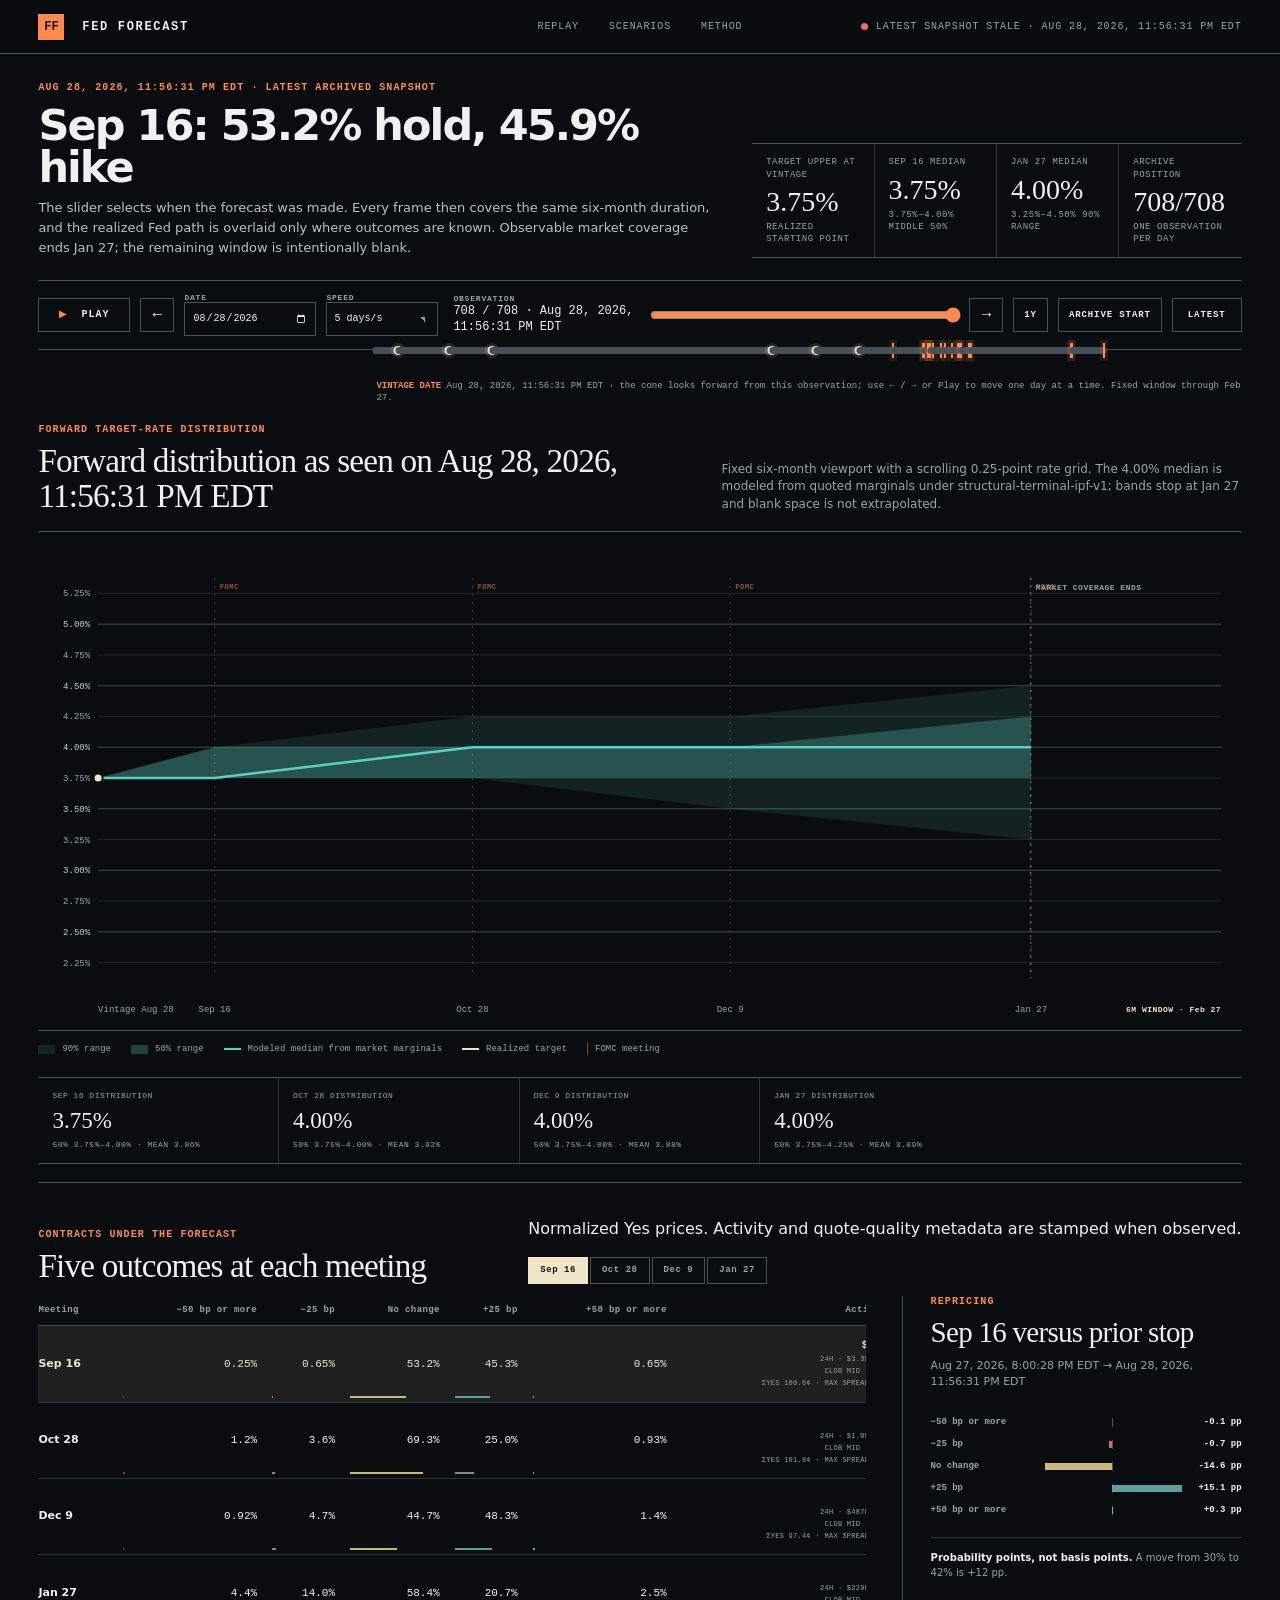
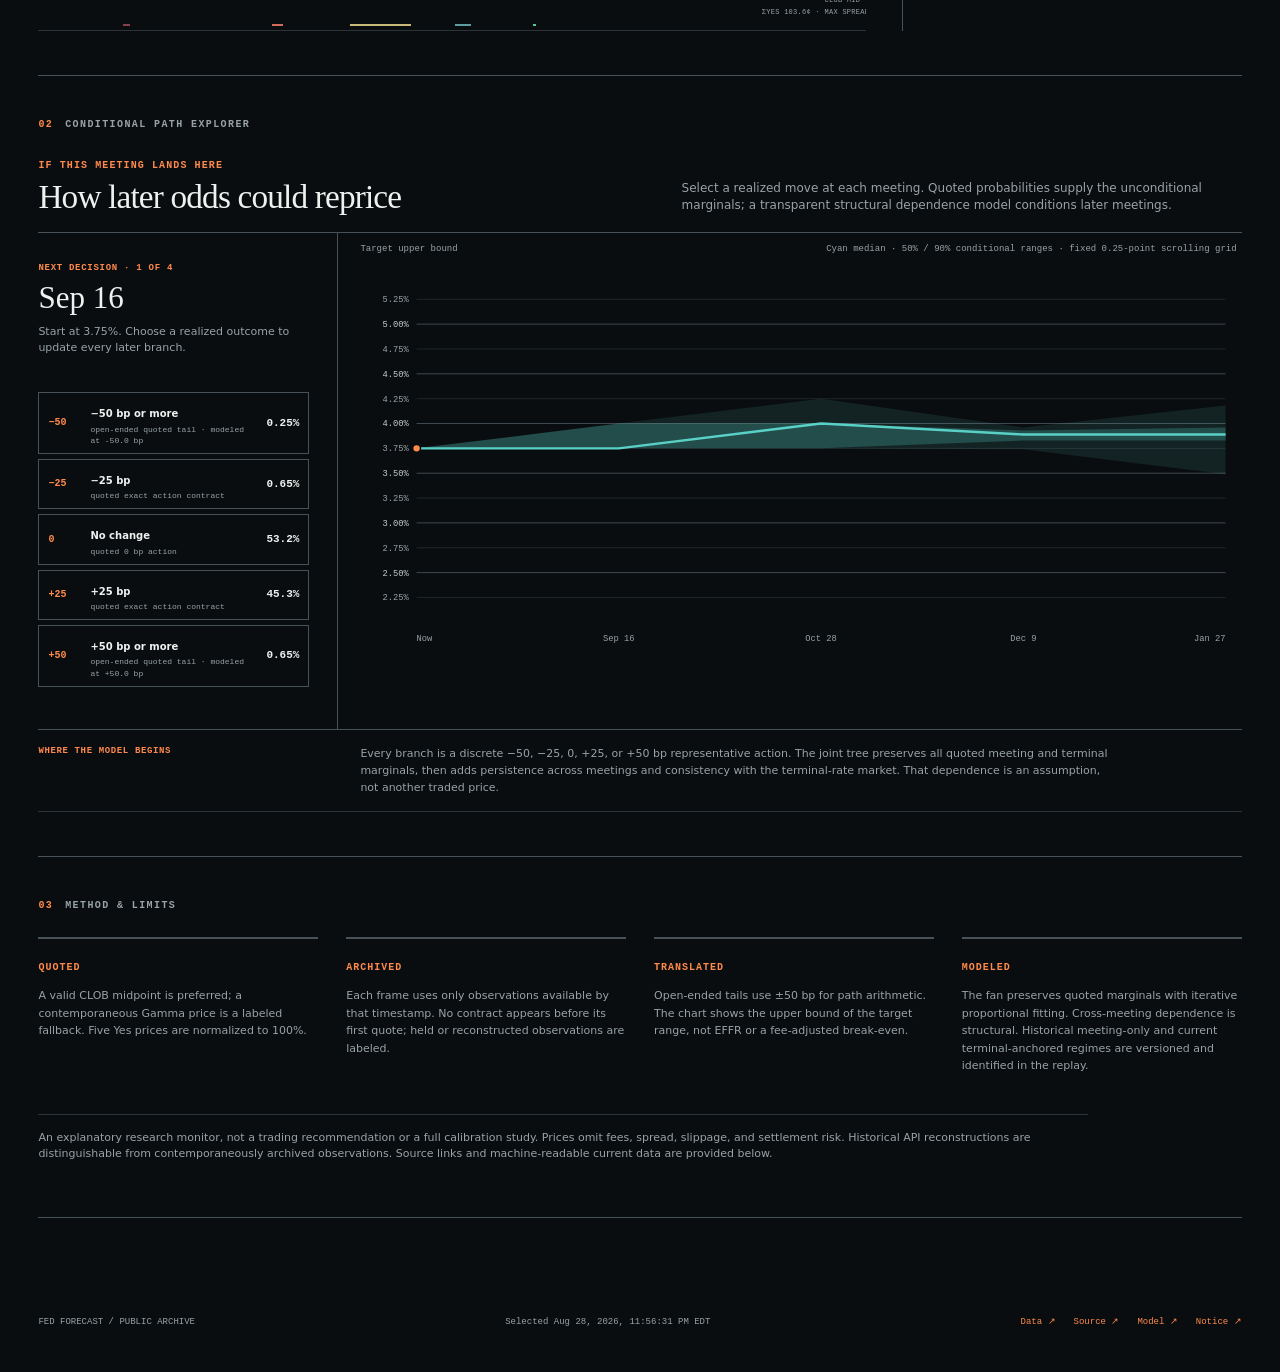
==== site/index.html @ 4f482059 "feat: launch Fed Forecast production site" ====
<!doctype html>
<html lang="en">
<head>
  <meta charset="utf-8">
  <meta name="viewport" content="width=device-width,initial-scale=1">
  <meta name="theme-color" content="#0a0d0f">
  <meta name="description" content="Replay the Polymarket-implied distribution for the Federal funds target range and explore conditional meeting paths.">
  <meta property="og:title" content="Fed Forecast">
  <meta property="og:description" content="A replayable market distribution for the Federal Reserve target-rate path.">
  <meta property="og:url" content="https://austinmermans.github.io/fed-forecast/">
  <meta property="og:image" content="https://austinmermans.github.io/fed-forecast/og.png">
  <meta name="twitter:card" content="summary_large_image">
  <title>Fed Forecast</title>
  <link rel="stylesheet" href="assets/styles.css">
</head>
<body>
  <a class="skip-link" href="#main">Skip to forecast replay</a>
  <header class="topbar">
    <a class="wordmark" href="#replay" aria-label="Fed Forecast home"><span>FF</span> FED FORECAST</a>
    <nav aria-label="Sections"><a href="#replay">Replay</a><a href="#path">Scenarios</a><a href="#method">Method</a></nav>
    <div class="status" id="freshness"><i></i>Loading markets…</div>
  </header>

  <main id="main">
    <section class="replay" id="replay">
      <div class="replay-head">
        <div>
          <p class="timestamp" id="selected-time">—</p>
          <h1 id="selected-label">The market's path for the Fed</h1>
          <p class="context" id="selected-context">Choose any archived observation to see the six-month distribution that was knowable then—and the target path that followed.</p>
        </div>
        <div class="top-readout" id="top-readout" aria-live="polite"></div>
      </div>

      <div class="tape-controls" aria-label="Replay controls">
        <button class="play" id="play" type="button" aria-pressed="false"><span aria-hidden="true">▶</span> Play</button>
        <button class="step" id="previous" type="button" aria-label="Previous observation">←</button>
        <label class="date-control" for="date-picker"><span>DATE</span><input id="date-picker" type="date"></label>
        <label class="speed-control" for="playback-speed"><span>SPEED</span><select id="playback-speed"><option value="1">1 day/s</option><option value="5" selected>5 days/s</option><option value="20">20 days/s</option></select></label>
        <label for="vintage-slider"><span>OBSERVATION</span><strong id="position">—</strong></label>
        <input id="vintage-slider" type="range" min="0" max="0" value="0" step="1">
        <button class="step" id="next" type="button" aria-label="Next observation">→</button>
        <button class="latest range-jump" id="one-year" type="button">1Y</button>
        <button class="latest range-jump" id="oldest" type="button">Archive start</button>
        <button class="latest" id="latest" type="button">Latest</button>
      </div>
      <div class="timeline" id="timeline" aria-hidden="true"></div>
      <p class="event-note" id="event-note"></p>

      <div class="surface-head forward-head">
        <div><p class="chart-kicker">FORWARD TARGET-RATE DISTRIBUTION</p><h2 id="forward-title">Six months viewed from this date</h2></div>
        <p id="forward-caption">Upper bound of the target range. Bands contain 50% and 90% of modeled path probability; rules mark scheduled FOMC meetings.</p>
      </div>
      <div class="chart-shell forward-shell">
        <svg id="forward-chart" role="img" aria-labelledby="forward-svg-title forward-desc">
          <title id="forward-svg-title">Forward Federal funds target-range distribution</title>
          <desc id="forward-desc">Market-implied probability bands, median forecast, subsequently realized target path, FOMC dates, and a quarter-percentage-point scrolling rate grid.</desc>
        </svg>
        <div class="chart-tooltip" id="tooltip" role="tooltip"></div>
      </div>
      <div class="legend" id="forward-legend">
        <span><i class="legend-band band-90"></i>90% range</span><span><i class="legend-band band-50"></i>50% range</span>
        <span><i class="legend-line median-line"></i>Modeled median from market marginals</span><span><i class="legend-line actual-line"></i>Realized target</span>
        <span><i class="legend-line meeting-line"></i>FOMC meeting</span>
      </div>
      <div class="horizon-strip" id="horizon-strip" aria-label="Forward distribution summaries by meeting"></div>

      <div class="market-surface" id="snapshot">
        <div class="block-head">
          <div><p class="chart-kicker">CONTRACTS UNDER THE FORECAST</p><h2>Five outcomes at each meeting</h2></div>
          <div><p id="market-note">Normalized Yes prices. Activity is event-level and stamped when observed.</p><div class="meeting-tabs" id="meeting-tabs" role="group" aria-label="Select policy meeting"></div></div>
        </div>
        <div class="snapshot-grid">
          <div class="table-wrap">
            <table class="probability-table"><thead><tr><th>Meeting</th><th>−50 bp or more</th><th>−25 bp</th><th>No change</th><th>+25 bp</th><th>+50 bp or more</th><th>Activity</th><th>Market</th></tr></thead><tbody id="meeting-table"></tbody></table>
          </div>
          <aside class="change-panel"><p class="chart-kicker">REPRICING</p><h2 id="change-title">Versus prior observation</h2><p class="change-sub" id="change-sub"></p><div id="change-bars" class="change-bars"></div><p class="unit-note"><strong>Probability points, not basis points.</strong> A move from 30% to 42% is +12 pp.</p></aside>
        </div>
      </div>
    </section>

    <section class="path" id="path">
      <div class="section-label"><span>02</span> CONDITIONAL PATH EXPLORER</div>
      <div class="block-head"><div><p class="chart-kicker">IF THIS MEETING LANDS HERE</p><h2>How later odds could reprice</h2></div><p>Select a realized move at each meeting. Quoted probabilities supply the unconditional marginals; a transparent structural dependence model conditions later meetings.</p></div>
      <div id="tree-availability" class="availability" hidden></div>
      <div class="path-grid" id="path-content">
        <aside class="branch-panel"><p id="branch-step" class="branch-step"></p><h3 id="branch-meeting">—</h3><p id="branch-path" class="branch-path"></p><div id="branch-buttons" class="branch-buttons"></div><button id="branch-back" class="back" type="button">← Undo last outcome</button></aside>
        <div class="fan-block"><div class="fan-caption"><span>Target upper bound</span><span id="fan-caption">Weighted path distribution</span></div><svg id="fan-chart" role="img" aria-label="Conditional target-rate fan through Federal Reserve meetings"></svg></div>
      </div>
      <div class="path-method"><b>Where the model begins</b><p>Every branch is a discrete −50, −25, 0, +25, or +50 bp representative action. The joint tree preserves all quoted meeting and terminal marginals, then adds persistence across meetings and consistency with the terminal-rate market. That dependence is an assumption, not another traded price.</p></div>
    </section>

    <section class="method" id="method">
      <div class="section-label"><span>03</span> METHOD &amp; LIMITS</div>
      <div class="method-grid">
        <div><b>Quoted</b><p>A valid CLOB midpoint is preferred; a contemporaneous Gamma price is a labeled fallback. Five Yes prices are normalized to 100%.</p></div>
        <div><b>Archived</b><p>Each frame uses only observations available by that timestamp. No contract appears before its first quote; held or reconstructed observations are labeled.</p></div>
        <div><b>Translated</b><p>Open-ended tails use ±50 bp for path arithmetic. The chart shows the upper bound of the target range, not EFFR or a fee-adjusted break-even.</p></div>
        <div><b>Modeled</b><p>The fan preserves quoted marginals with iterative proportional fitting. Cross-meeting dependence is structural. Historical meeting-only and current terminal-anchored regimes are versioned and identified in the replay.</p></div>
      </div>
      <p class="disclosure">An explanatory research monitor, not a trading recommendation or a full calibration study. Prices omit fees, spread, slippage, and settlement risk. Historical API reconstructions are distinguishable from contemporaneously archived observations. Source links and machine-readable current data are provided below.</p>
    </section>
  </main>

  <footer><span>FED FORECAST / PUBLIC ARCHIVE</span><span id="footer-time">—</span><span class="footer-links"><a href="data/dashboard.json">Data ↗</a><a href="https://github.com/AustinMermans/fed-forecast">Source ↗</a><a href="https://github.com/AustinMermans/fed-forecast/blob/main/config/model.json">Model ↗</a><a href="https://github.com/AustinMermans/fed-forecast/blob/main/NOTICE.md">Notice ↗</a></span></footer>
  <script src="assets/dashboard.js" defer></script>
</body>
</html>
---- site/assets/styles.css ----
:root{--bg:#0a0d0f;--surface:#101519;--surface2:#151b20;--line:#2b3338;--line2:#475158;--text:#edf1ef;--muted:#98a2a8;--orange:#ff8a4c;--blue:#64a8ff;--cyan:#59d1c7;--gold:#e7c55e;--red:#ef6a6a;--green:#72d39c;--cream:#f0e5c6;--down50:#873f4f;--down25:#d16b5a;--hold:#c8b978;--up25:#5d9fa1;--up50:#4fc694;--mono:"SFMono-Regular",Consolas,"Liberation Mono",monospace;--sans:Inter,ui-sans-serif,system-ui,-apple-system,BlinkMacSystemFont,"Segoe UI",sans-serif;--serif:Iowan Old Style,Palatino Linotype,Book Antiqua,Georgia,serif;color-scheme:dark;font-family:var(--sans);color:var(--text);background:var(--bg);font-synthesis:none}*{box-sizing:border-box}html{scroll-behavior:smooth}body{margin:0;background:var(--bg);color:var(--text);line-height:1.45}button,input{font:inherit}.skip-link{position:fixed;top:-5rem;left:1rem;background:var(--cream);color:#111;padding:.6rem;z-index:100}.skip-link:focus{top:1rem}.topbar{height:54px;border-bottom:1px solid var(--line2);display:grid;grid-template-columns:1fr auto 1fr;align-items:center;padding:0 clamp(16px,3vw,44px);position:sticky;top:0;z-index:20;background:rgba(10,13,15,.96);backdrop-filter:blur(14px)}.wordmark{font:700 12px/1 var(--mono);letter-spacing:.14em;color:var(--text);text-decoration:none}.wordmark span{display:inline-grid;place-items:center;width:26px;height:26px;margin-right:9px;background:var(--orange);color:#111;letter-spacing:0}.topbar nav{display:flex;align-items:center;gap:24px}.topbar nav a,.status{font:500 10px/1 var(--mono);letter-spacing:.09em;text-transform:uppercase;color:var(--muted);text-decoration:none}.topbar nav a:hover{color:var(--text)}.status{justify-self:end;display:flex;align-items:center;gap:8px}.status i{width:7px;height:7px;border-radius:50%;background:var(--green)}main{max-width:1510px;margin:auto;padding:0 clamp(16px,3vw,44px) 80px}.section-label{font:700 10px/1 var(--mono);letter-spacing:.14em;color:var(--muted);display:flex;gap:12px;align-items:center;margin-bottom:26px}.section-label span{color:var(--orange)}.replay,.snapshot,.path,.curve,.labor,.method{padding:44px 0;border-bottom:1px solid var(--line2)}.replay-head{display:grid;grid-template-columns:minmax(0,1fr) minmax(420px,.72fr);gap:54px;align-items:end}.timestamp,.chart-kicker{font:600 10px/1.25 var(--mono);letter-spacing:.11em;color:var(--orange);text-transform:uppercase;margin:0 0 9px}.replay h1{font:500 clamp(31px,4.5vw,64px)/.98 var(--serif);letter-spacing:-.038em;margin:0;max-width:900px}.context{max-width:760px;font:400 15px/1.55 var(--serif);color:#b8c1c0;margin:18px 0 0}.top-readout{display:grid;grid-template-columns:repeat(3,1fr);border-top:1px solid var(--line2);border-bottom:1px solid var(--line2)}.readout{padding:12px 14px;border-right:1px solid var(--line)}.readout:last-child{border:0}.readout span,.readout small{display:block;font:500 9px/1.35 var(--mono);color:var(--muted);text-transform:uppercase;letter-spacing:.06em}.readout strong{display:block;font:500 28px/1.15 var(--serif);margin:5px 0 3px}.tape-controls{display:grid;grid-template-columns:auto auto minmax(120px,190px) minmax(260px,1fr) auto auto;align-items:center;gap:10px;margin-top:38px;padding:13px 0;border-top:1px solid var(--line2);border-bottom:1px solid var(--line2)}.tape-controls button{height:34px;border:1px solid var(--line2);background:transparent;color:var(--text);cursor:pointer}.tape-controls button:hover{border-color:var(--orange)}.play{min-width:92px;text-transform:uppercase;font:700 10px/1 var(--mono);letter-spacing:.1em}.play span{color:var(--orange);margin-right:6px}.step{width:34px;font-family:var(--mono)}.latest{padding:0 15px;text-transform:uppercase;font:700 9px/1 var(--mono);letter-spacing:.1em}.tape-controls label{display:flex;flex-direction:column;padding-left:5px}.tape-controls label span{font:600 8px/1 var(--mono);letter-spacing:.1em;color:var(--muted)}.tape-controls label strong{font:500 12px/1.35 var(--mono)}input[type=range]{width:100%;accent-color:var(--orange);cursor:pointer}.timeline{position:relative;height:25px;margin:0 138px 0 338px;border-top:1px solid var(--line)}.timeline i{position:absolute;top:-4px;width:7px;height:7px;border-radius:50%;background:var(--line2);transform:translateX(-50%)}.timeline i.event{background:var(--orange);box-shadow:0 0 0 3px rgba(255,138,76,.13)}.event-note{min-height:19px;margin:0;padding:5px 0 0 338px;font:500 9px/1.35 var(--mono);color:var(--muted)}.event-note strong{color:var(--orange)}.surface-head,.block-head{display:flex;justify-content:space-between;align-items:flex-end;gap:38px;margin:30px 0 18px}.surface-head h2,.block-head h2,.change-panel h2{font:500 clamp(24px,2.6vw,39px)/1.04 var(--serif);letter-spacing:-.025em;margin:0}.surface-head .chart-kicker,.block-head .chart-kicker{margin-bottom:7px}.block-head>p{max-width:560px;margin:0;color:var(--muted);font-size:12px}.meeting-tabs{display:flex;flex-wrap:wrap;gap:2px}.meeting-tabs button{border:1px solid var(--line2);background:transparent;color:var(--muted);padding:8px 11px;font:600 9px/1 var(--mono);letter-spacing:.06em;cursor:pointer}.meeting-tabs button[aria-pressed=true]{background:var(--cream);color:#111;border-color:var(--cream)}.chart-shell{height:370px;position:relative;border-top:1px solid var(--line2);border-bottom:1px solid var(--line2);padding-top:8px}.chart-shell svg,.fan-block svg{display:block;width:100%;height:100%;overflow:visible}.chart-tooltip{display:none;position:fixed;pointer-events:none;background:var(--cream);color:#111;padding:8px 10px;font:600 10px/1.45 var(--mono);z-index:80;max-width:230px}.legend{display:flex;gap:20px;flex-wrap:wrap;margin-top:12px}.legend span{display:flex;gap:7px;align-items:center;font:500 9px/1 var(--mono);color:var(--muted)}.legend i{width:17px;height:3px}.axis-label{font:500 9px/1 var(--mono);fill:var(--muted)}.gridline{stroke:var(--line);stroke-width:1}.event-line{stroke:var(--orange);stroke-width:1;stroke-dasharray:3 4}.selected-line{stroke:var(--cream);stroke-width:1}.snapshot-grid{display:grid;grid-template-columns:minmax(0,1fr) 340px;gap:36px}.table-wrap{overflow-x:auto}.probability-table{width:100%;border-collapse:collapse;font:500 11px/1.3 var(--mono);min-width:800px}.probability-table th{text-align:right;color:var(--muted);font-size:9px;letter-spacing:.04em;font-weight:600;padding:9px 8px;border-bottom:1px solid var(--line2);white-space:nowrap}.probability-table th:first-child,.probability-table td:first-child{text-align:left;padding-left:0}.probability-table td{text-align:right;padding:13px 8px;border-bottom:1px solid var(--line);font-variant-numeric:tabular-nums}.probability-table .meeting-name{font-family:var(--sans);font-weight:650}.probability-table .market-link{color:var(--orange);text-decoration:none;font-size:9px}.probability-table .focus{background:rgba(240,229,198,.09);color:var(--cream)}.probability-table td[data-bucket]{position:relative}.probability-table td[data-bucket]:after{content:"";position:absolute;left:7px;bottom:4px;height:2px;width:var(--width);background:var(--bucket)}.change-panel{border-left:1px solid var(--line2);padding-left:28px}.change-panel h2{font-size:29px}.change-sub{font-size:11px;color:var(--muted);min-height:34px}.change-bars{display:grid;gap:13px;margin:26px 0 22px}.change-row{display:grid;grid-template-columns:102px 1fr 50px;align-items:center;gap:10px;font:600 9px/1 var(--mono)}.change-row>span:first-child{color:var(--muted)}.diverge{height:9px;position:relative;background:linear-gradient(to right,transparent calc(50% - .5px),var(--line2) calc(50% - .5px),var(--line2) calc(50% + .5px),transparent calc(50% + .5px))}.diverge i{position:absolute;top:1px;height:7px;background:var(--bucket)}.change-row strong{text-align:right;font-weight:600}.unit-note{border-top:1px solid var(--line);padding-top:13px;color:var(--muted);font-size:10px}.unit-note strong{color:var(--text)}.bp-explainer{border-top:1px solid var(--line);margin-top:24px;padding-top:15px;font-size:11px;color:var(--muted)}.bp-explainer summary{cursor:pointer;color:var(--text);font:600 10px/1 var(--mono);text-transform:uppercase;letter-spacing:.08em}.bp-explainer p{max-width:820px}.path-grid{display:grid;grid-template-columns:300px minmax(0,1fr);border-top:1px solid var(--line2);border-bottom:1px solid var(--line2)}.branch-panel{padding:22px 28px 22px 0;border-right:1px solid var(--line2)}.branch-step{font:600 9px/1 var(--mono);color:var(--orange);letter-spacing:.08em}.branch-panel h3{font:500 31px/1 var(--serif);margin:9px 0}.branch-path{font-size:11px;color:var(--muted);min-height:48px}.branch-buttons{display:grid;gap:7px;margin:20px 0}.branch-button{display:grid;grid-template-columns:28px 1fr auto;gap:8px;align-items:center;text-align:left;border:1px solid var(--line2);background:transparent;color:var(--text);padding:9px 10px;cursor:pointer}.branch-button:hover{border-color:var(--orange)}.branch-button .letter{color:var(--orange);font:700 11px/1 var(--mono)}.branch-button b{font-size:11px}.branch-button small{display:block;font:500 8px/1.4 var(--mono);color:var(--muted)}.branch-button strong{font:600 11px/1 var(--mono)}.back{border:0;background:transparent;color:var(--orange);padding:7px 0;font:600 9px/1 var(--mono);text-transform:uppercase;cursor:pointer}.fan-block{height:430px;min-width:0;padding:12px 0 0 22px}.fan-caption{display:flex;justify-content:space-between;font:500 9px/1 var(--mono);color:var(--muted);padding-right:5px}.availability{border:1px solid var(--orange);padding:18px;color:var(--cream);font-size:12px;margin-top:22px}.curve-grid{display:grid;grid-template-columns:minmax(600px,1fr) 310px;gap:36px}.heatmap{display:grid;grid-template-columns:78px repeat(5,minmax(70px,1fr));gap:3px}.heat-label,.heat-cell{min-height:72px;display:grid;place-items:center;text-align:center}.heat-label{font:600 9px/1.25 var(--mono);color:var(--muted)}.heat-cell{background:color-mix(in srgb,var(--cyan) var(--heat),var(--surface));color:var(--text);font:500 10px/1.25 var(--mono)}.heat-cell strong{display:block;font-size:15px}.heat-cell small{display:block;color:var(--muted);font-size:8px;margin-top:3px}.curve-notes{border-left:1px solid var(--line2);padding-left:28px}.curve-note{padding:13px 0;border-bottom:1px solid var(--line)}.curve-note span{display:block;color:var(--muted);font:600 8px/1 var(--mono);letter-spacing:.08em;text-transform:uppercase}.curve-note strong{display:block;font:500 28px/1.1 var(--serif);margin:5px 0}.curve-note p{font-size:10px;color:var(--muted);margin:0}.nfp-bars{display:grid;grid-template-columns:repeat(auto-fit,minmax(42px,1fr));gap:4px;align-items:end;min-height:260px;border-bottom:1px solid var(--line2);padding-top:24px}.nfp-col{height:220px;display:flex;flex-direction:column;justify-content:end;align-items:center;gap:6px}.nfp-col strong{font:600 9px/1 var(--mono)}.nfp-col i{width:100%;max-width:54px;background:var(--blue);min-height:1px}.nfp-col span{font:500 8px/1.15 var(--mono);color:var(--muted);text-align:center;min-height:20px}.method-grid{display:grid;grid-template-columns:repeat(4,1fr);gap:28px}.method-grid>div{border-top:2px solid var(--line2);padding-top:14px}.method-grid b{font:600 10px/1 var(--mono);color:var(--orange);text-transform:uppercase;letter-spacing:.1em}.method-grid p,.disclosure{font-size:11px;color:var(--muted)}.disclosure{margin-top:28px;border-top:1px solid var(--line);padding-top:15px;max-width:1050px}footer{max-width:1510px;margin:auto;padding:20px clamp(16px,3vw,44px) 45px;display:flex;justify-content:space-between;gap:20px;color:var(--muted);font:500 9px/1 var(--mono)}footer a{color:var(--orange);text-decoration:none}
@media(max-width:1050px){.topbar{grid-template-columns:1fr 1fr}.topbar nav{display:none}.replay-head{grid-template-columns:1fr}.top-readout{max-width:650px}.timeline{margin-left:320px;margin-right:105px}.event-note{padding-left:320px}.snapshot-grid,.curve-grid{grid-template-columns:1fr}.change-panel,.curve-notes{border-left:0;border-top:1px solid var(--line2);padding:24px 0 0}.method-grid{grid-template-columns:repeat(2,1fr)}}
@media(max-width:720px){.topbar{padding:0 14px}.status{max-width:180px;text-align:right}.replay,.snapshot,.path,.curve,.labor,.method{padding:34px 0}.replay-head{gap:28px}.top-readout{grid-template-columns:1fr}.readout{border-right:0;border-bottom:1px solid var(--line)}.readout:last-child{border-bottom:0}.tape-controls{grid-template-columns:auto auto 1fr auto auto}.tape-controls label{display:none}.tape-controls input{grid-column:1/-1;grid-row:2}.timeline{margin:0 8px}.event-note{padding-left:0}.surface-head,.block-head{display:block}.meeting-tabs{margin-top:17px}.chart-shell{height:330px}.snapshot-grid{display:block}.change-panel{margin-top:28px}.path-grid{grid-template-columns:1fr}.branch-panel{border-right:0;border-bottom:1px solid var(--line2);padding-right:0}.fan-block{padding-left:0;height:370px}.curve-grid{display:block}.heatmap-scroll{overflow-x:auto}.heatmap{min-width:590px}.curve-notes{margin-top:24px}.method-grid{grid-template-columns:1fr 1fr;gap:20px}.topbar .wordmark{font-size:10px}.nfp-bars{overflow-x:auto;grid-template-columns:repeat(var(--nfp-count,12),48px)}footer{display:block}footer span,footer a{display:block;margin:5px 0}}
@media(max-width:430px){.replay h1{font-size:35px}.method-grid{grid-template-columns:1fr}.tape-controls{grid-template-columns:auto auto 1fr auto}.latest{display:none}.section-label{margin-bottom:20px}.chart-shell{height:300px}}
@media(prefers-reduced-motion:reduce){html{scroll-behavior:auto}}
.top-readout{grid-template-columns:repeat(4,1fr)}.tape-controls{grid-template-columns:auto auto 132px 112px minmax(150px,190px) minmax(220px,1fr) auto auto auto auto}.date-control,.speed-control{padding-left:0!important}.date-control input,.speed-control select{width:100%;height:34px;border:1px solid var(--line2);background:transparent;color:var(--text);padding:0 7px;font:500 10px/1 var(--mono);color-scheme:dark}.speed-control select{appearance:none;background:linear-gradient(45deg,transparent 50%,var(--muted) 50%) calc(100% - 12px) 14px/5px 5px no-repeat}.range-jump{padding:0 10px}.event-note{overflow-wrap:anywhere}.path-grid[hidden]{display:none}
@media(max-width:720px){.top-readout{grid-template-columns:1fr!important}.tape-controls{grid-template-columns:auto auto minmax(130px,1fr) auto auto}.tape-controls>label:not(.date-control){display:none}.tape-controls .date-control{display:flex}.tape-controls input[type=range]{grid-column:1/-1;grid-row:2}.range-jump{display:none}}
@media(max-width:430px){.tape-controls{grid-template-columns:auto auto minmax(125px,1fr) auto}}
.replay{padding-top:28px}.replay h1{font-family:var(--sans);font-weight:560;letter-spacing:-.045em}.context{font-family:var(--sans);font-size:13px}.forward-shell{height:390px}.market-surface{padding-top:28px;margin-top:24px;border-top:1px solid var(--line2)}.market-surface .block-head{margin-top:0}.topbar{grid-template-columns:1fr auto 1fr}.topbar nav{gap:30px}.method-grid p{line-height:1.6}.play:focus-visible,.step:focus-visible,.latest:focus-visible,.branch-button:focus-visible,.back:focus-visible,a:focus-visible,input:focus-visible,select:focus-visible{outline:2px solid var(--cream);outline-offset:3px}
.status.warning i{background:var(--orange)}.status.stale i{background:var(--red)}.footer-links{display:flex;gap:18px}.footer-links a{color:var(--orange)}
@media(min-width:1051px) and (max-height:950px){.replay-head{gap:34px}.replay h1{font-size:43px}.context{margin-top:10px}.tape-controls{margin-top:22px}.surface-head{margin-top:20px}.forward-shell{height:300px}.horizon-strip{display:none}.market-surface{padding-top:18px;margin-top:18px}.market-surface .block-head{margin-bottom:12px}}
@media(max-width:1050px){.topbar{grid-template-columns:1fr 1fr}}
@media(max-width:720px){.forward-shell{height:350px}.market-surface{margin-top:18px}.replay h1{font-size:38px}}
.forward-head>p{max-width:520px;margin:0;color:var(--muted);font-size:12px}.forward-shell{height:500px}.legend-band{height:9px!important}.band-90{background:rgba(89,209,199,.12)}.band-50{background:rgba(89,209,199,.28)}.legend-line{height:2px!important}.median-line{background:var(--cyan)}.actual-line{background:var(--cream)}.horizon-strip{display:grid;grid-template-columns:repeat(5,minmax(0,1fr));margin-top:22px;border-top:1px solid var(--line2);border-bottom:1px solid var(--line2)}.horizon-cell{padding:13px 14px;border-right:1px solid var(--line)}.horizon-cell:last-child{border-right:0}.horizon-cell span,.horizon-cell small{display:block;font:500 8px/1.35 var(--mono);color:var(--muted);text-transform:uppercase;letter-spacing:.06em}.horizon-cell strong{display:block;font:500 23px/1.2 var(--serif);margin:5px 0}.horizon-cell small{font-size:8px}.forecast-area-90{fill:rgba(89,209,199,.11)}.forecast-area-50{fill:rgba(89,209,199,.27)}.forecast-median{fill:none;stroke:var(--cyan);stroke-width:2.5}.forecast-mean{fill:var(--bg);stroke:var(--cyan);stroke-width:2}.realized-path{fill:none;stroke:var(--cream);stroke-width:3}.realized-dot{fill:var(--cream);stroke:var(--bg);stroke-width:2}.unresolved-path{fill:none;stroke:var(--line2);stroke-width:1.5;stroke-dasharray:4 5}.event-label{font:600 8px/1 var(--mono);fill:var(--orange);letter-spacing:.04em}.today-line{stroke:var(--line2);stroke-width:1;stroke-dasharray:2 4}
@media(max-width:720px){.forward-shell{height:390px}.horizon-strip{grid-template-columns:repeat(2,1fr)}.horizon-cell:nth-child(even){border-right:0}.horizon-cell{border-bottom:1px solid var(--line)}}
.timeline i.decision{background:var(--cream);width:9px;height:9px;top:-5px;box-shadow:0 0 0 3px rgba(240,229,198,.12)}
.timeline i.model-break{width:2px;height:15px;top:-8px;border-radius:0;background:var(--orange);box-shadow:0 0 0 3px rgba(255,138,76,.10)}
.coverage-line{stroke:var(--muted);stroke-width:1;stroke-dasharray:2 5;opacity:.75}.coverage-label,.window-label{font:600 8px/1 var(--mono);fill:var(--muted);letter-spacing:.06em}.window-label{fill:var(--cream)}
.gridline{stroke:var(--line);stroke-width:1;opacity:.68}.gridline-major{stroke:var(--line2);opacity:.9}.axis-label-major{fill:#c5cecc}
.probability-table{min-width:940px}.market-activity strong,.market-activity small{display:block;white-space:nowrap}.market-activity strong{font-size:10px}.market-activity small{margin-top:3px;color:var(--muted);font-size:7px;letter-spacing:.04em}.market-activity.unavailable{color:var(--muted)}
.meeting-line{height:12px!important;width:1px!important;background:rgba(255,138,76,.48)}.meeting-rule{stroke:var(--orange);stroke-width:1;stroke-dasharray:2 6;opacity:.34}.meeting-rule-label{font:600 7px/1 var(--mono);fill:var(--orange);letter-spacing:.08em;opacity:.58}
.path-method{display:grid;grid-template-columns:300px minmax(0,760px);gap:22px;padding:15px 0;border-bottom:1px solid var(--line);color:var(--muted)}.path-method b{font:600 9px/1.4 var(--mono);color:var(--orange);text-transform:uppercase;letter-spacing:.07em}.path-method p{margin:0;font:400 11px/1.55 var(--sans)}
@media(max-width:720px){.path-method{grid-template-columns:1fr;gap:7px}}
.branch-buttons{gap:5px}.branch-button{grid-template-columns:34px minmax(0,1fr) auto;padding:7px 9px}.branch-button .letter{font-size:10px}.branch-button b{font-size:10px}
.held-mark{display:inline-block;margin-left:6px;padding:2px 4px;border:1px solid rgba(255,138,76,.55);color:var(--orange);font:700 7px/1 var(--mono);letter-spacing:.07em;vertical-align:2px}
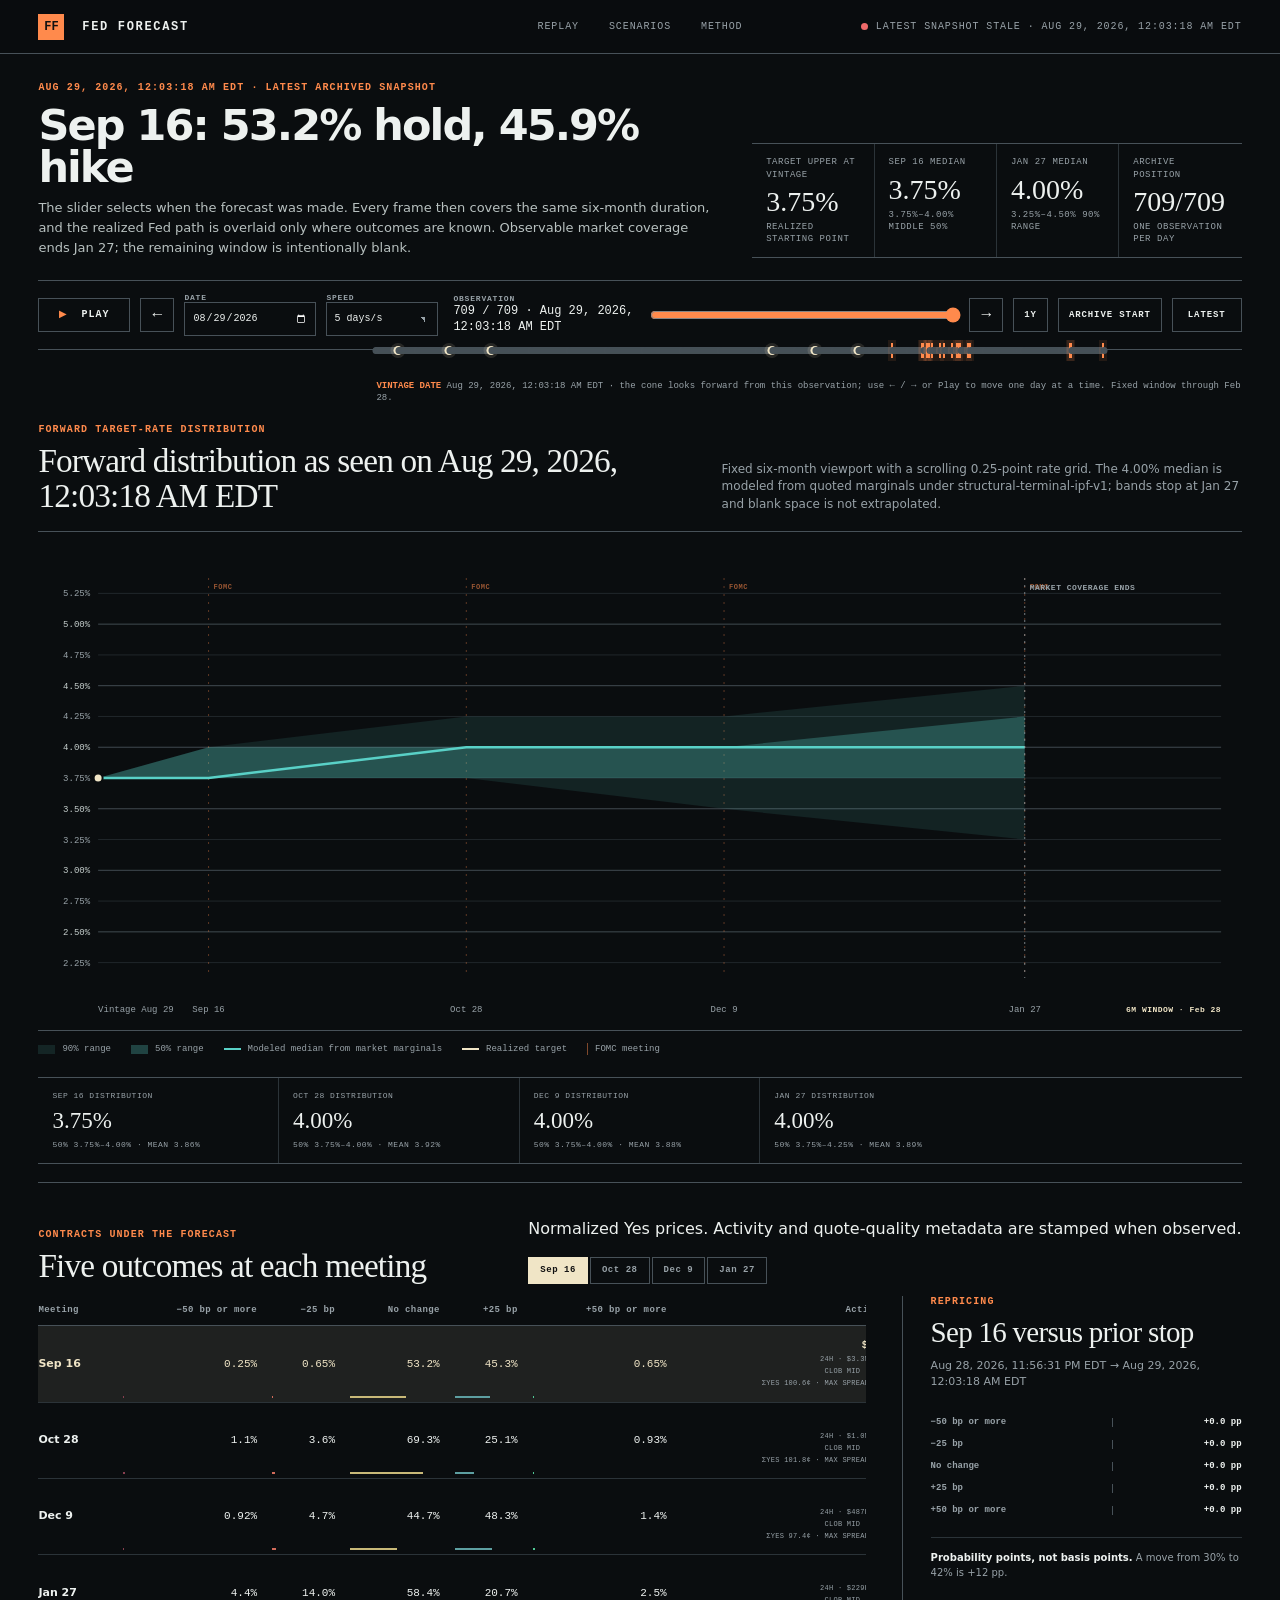
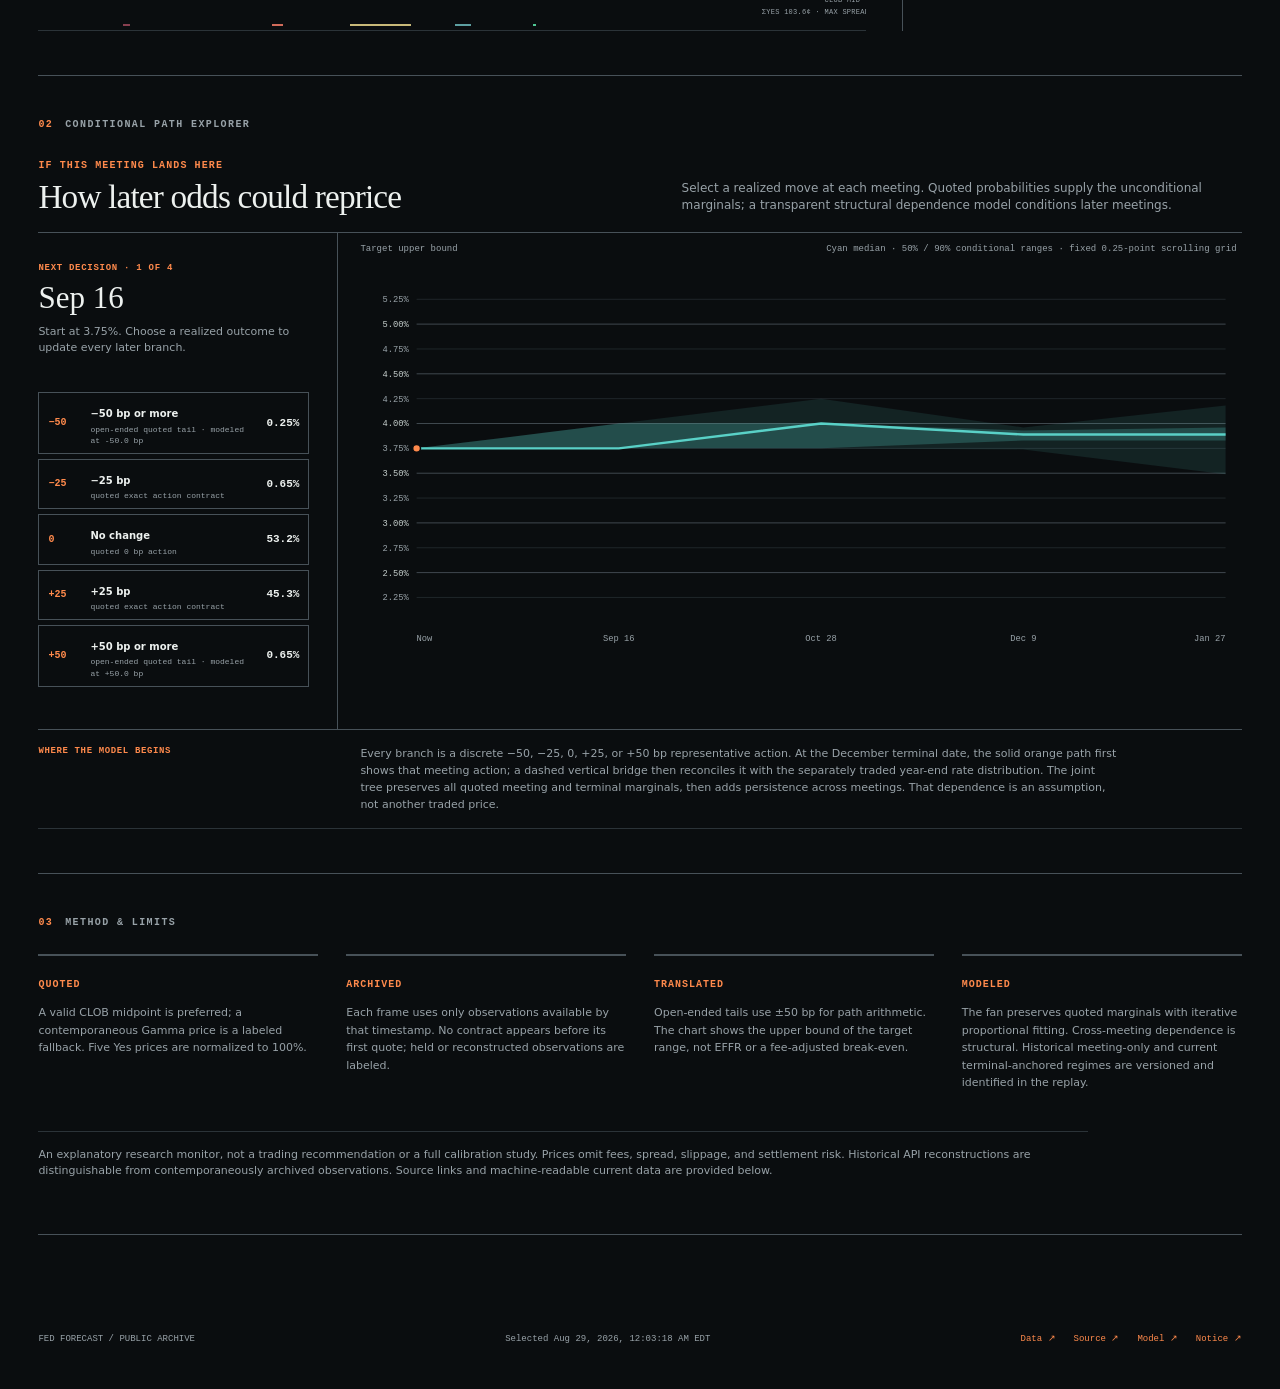
==== commit efa4875b: "fix: separate terminal anchor from meeting action" ====
--- a/site/index.html
+++ b/site/index.html
@@ -87,7 +87,7 @@
         <aside class="branch-panel"><p id="branch-step" class="branch-step"></p><h3 id="branch-meeting">—</h3><p id="branch-path" class="branch-path"></p><div id="branch-buttons" class="branch-buttons"></div><button id="branch-back" class="back" type="button">← Undo last outcome</button></aside>
         <div class="fan-block"><div class="fan-caption"><span>Target upper bound</span><span id="fan-caption">Weighted path distribution</span></div><svg id="fan-chart" role="img" aria-label="Conditional target-rate fan through Federal Reserve meetings"></svg></div>
       </div>
-      <div class="path-method"><b>Where the model begins</b><p>Every branch is a discrete −50, −25, 0, +25, or +50 bp representative action. The joint tree preserves all quoted meeting and terminal marginals, then adds persistence across meetings and consistency with the terminal-rate market. That dependence is an assumption, not another traded price.</p></div>
+      <div class="path-method"><b>Where the model begins</b><p>Every branch is a discrete −50, −25, 0, +25, or +50 bp representative action. At the December terminal date, the solid orange path first shows that meeting action; a dashed vertical bridge then reconciles it with the separately traded year-end rate distribution. The joint tree preserves all quoted meeting and terminal marginals, then adds persistence across meetings. That dependence is an assumption, not another traded price.</p></div>
     </section>
 
     <section class="method" id="method">
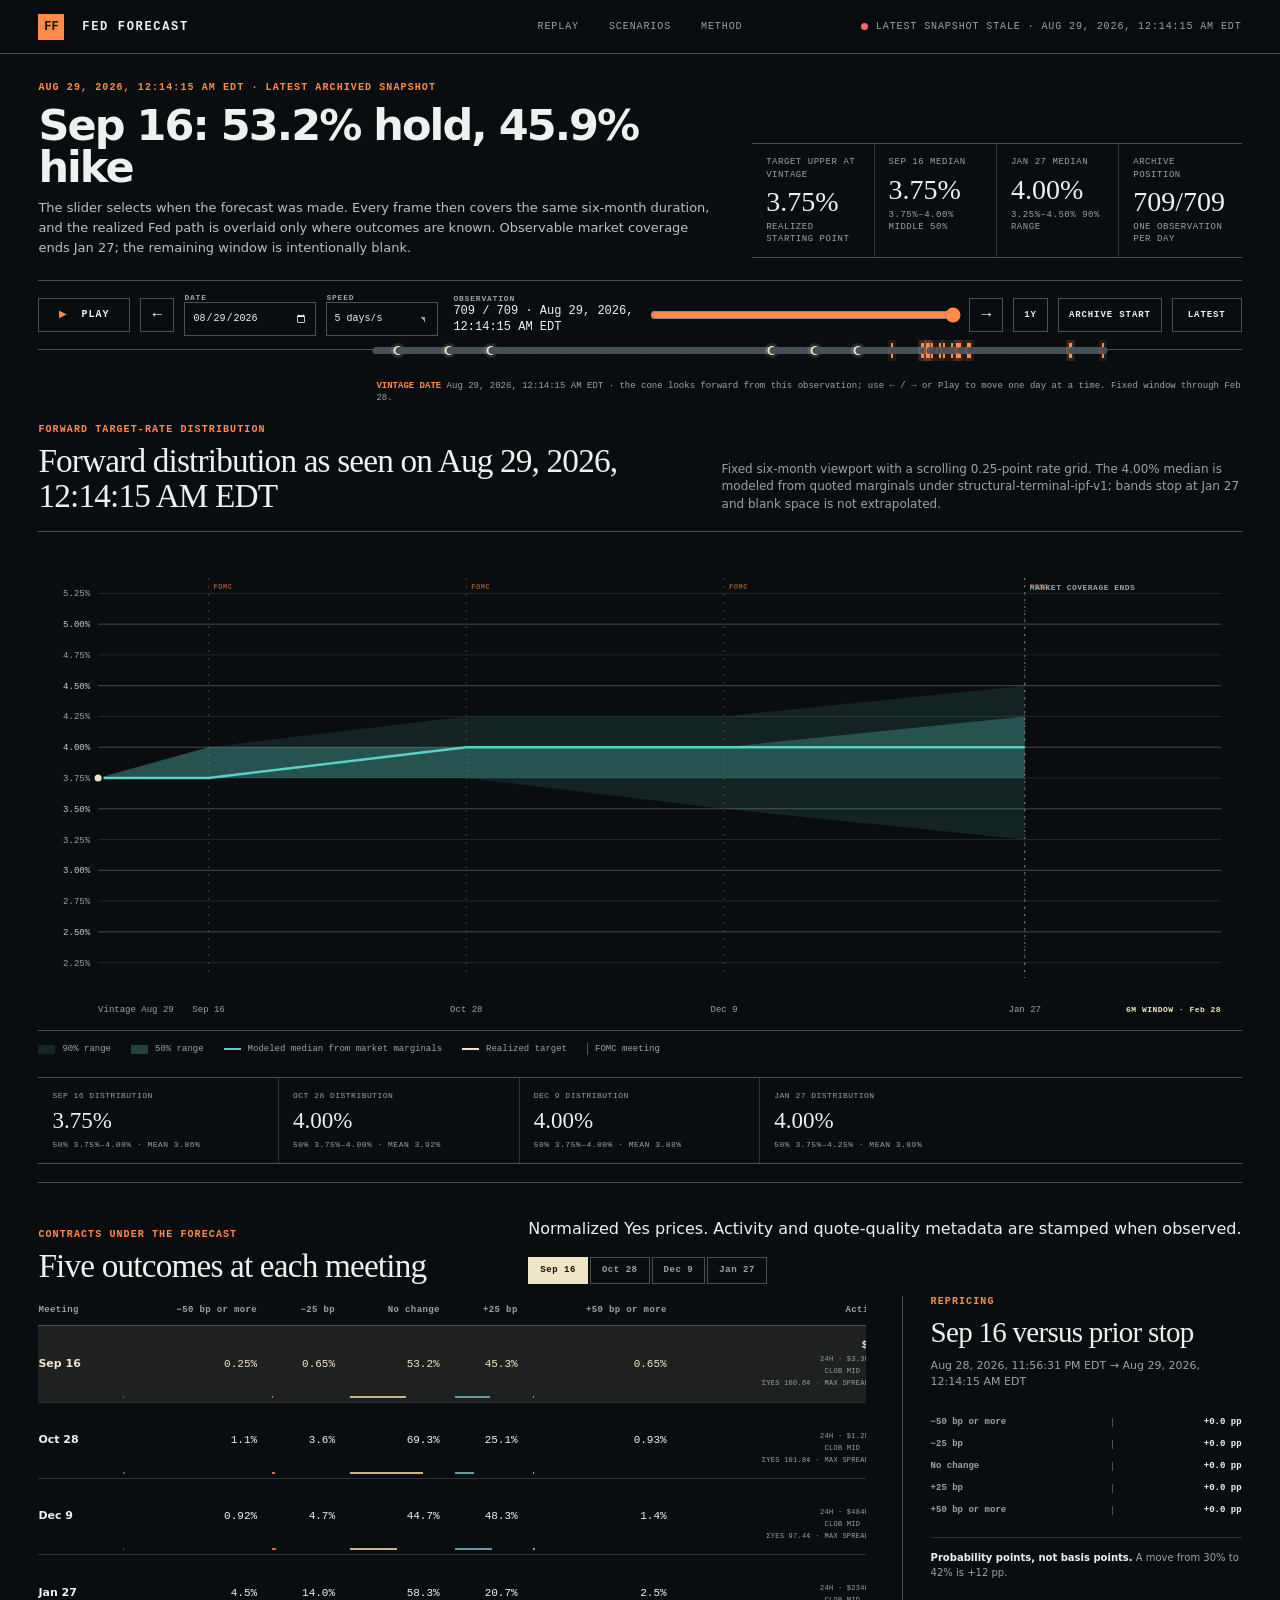
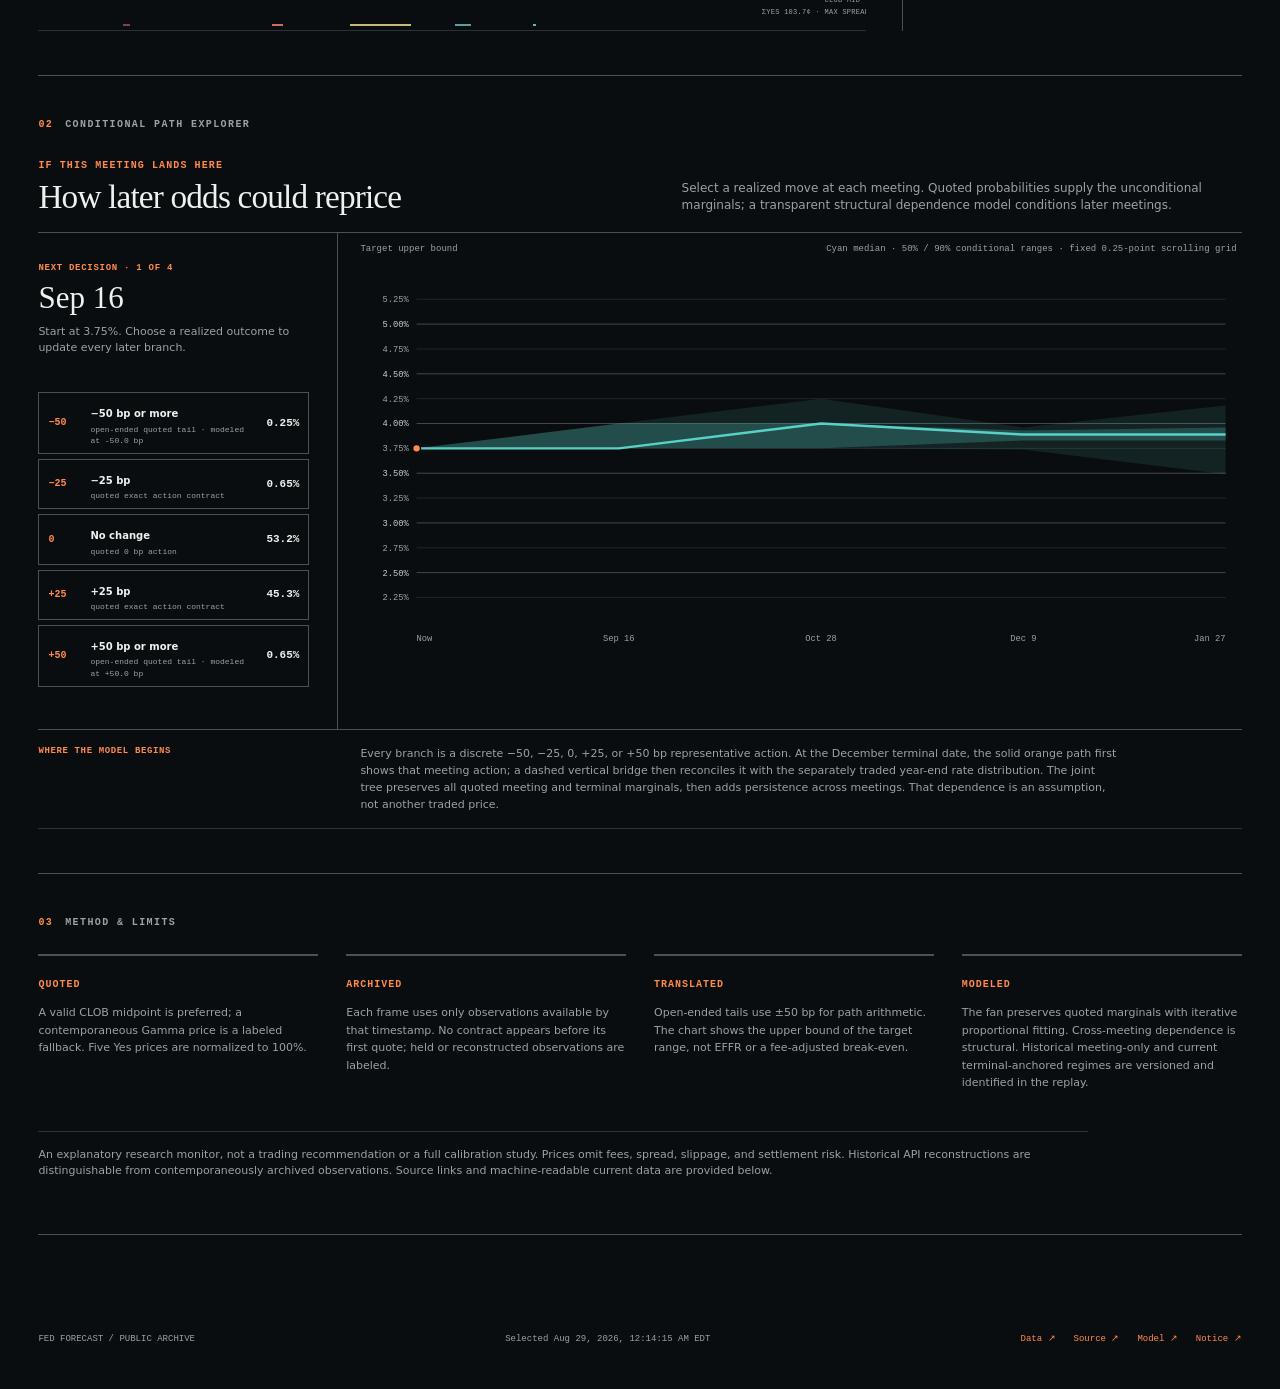
==== commit 4c3bcb3a: "fix: bust cached scenario chart asset" ====
--- a/site/index.html
+++ b/site/index.html
@@ -103,6 +103,6 @@
   </main>
 
   <footer><span>FED FORECAST / PUBLIC ARCHIVE</span><span id="footer-time">—</span><span class="footer-links"><a href="data/dashboard.json">Data ↗</a><a href="https://github.com/AustinMermans/fed-forecast">Source ↗</a><a href="https://github.com/AustinMermans/fed-forecast/blob/main/config/model.json">Model ↗</a><a href="https://github.com/AustinMermans/fed-forecast/blob/main/NOTICE.md">Notice ↗</a></span></footer>
-  <script src="assets/dashboard.js" defer></script>
+  <script src="assets/dashboard.js?v=terminal-anchor-bridge-1" defer></script>
 </body>
 </html>
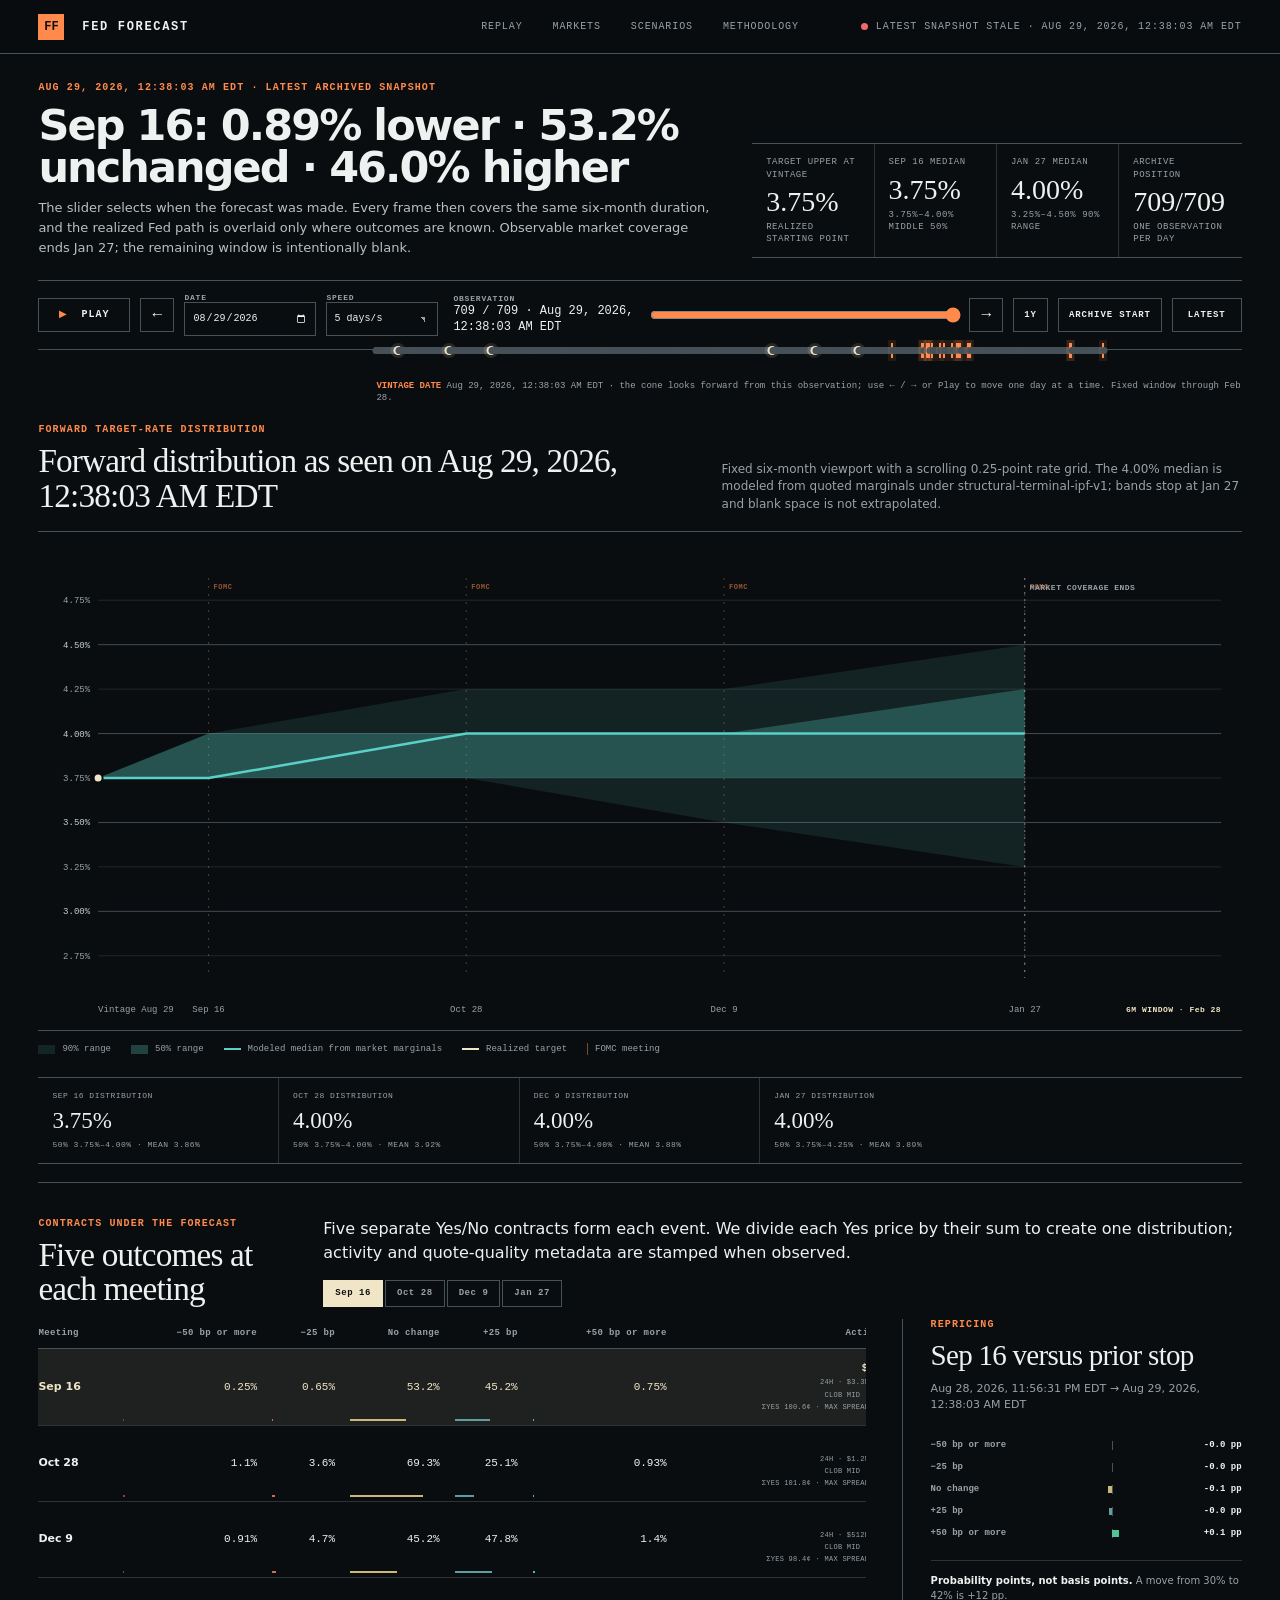
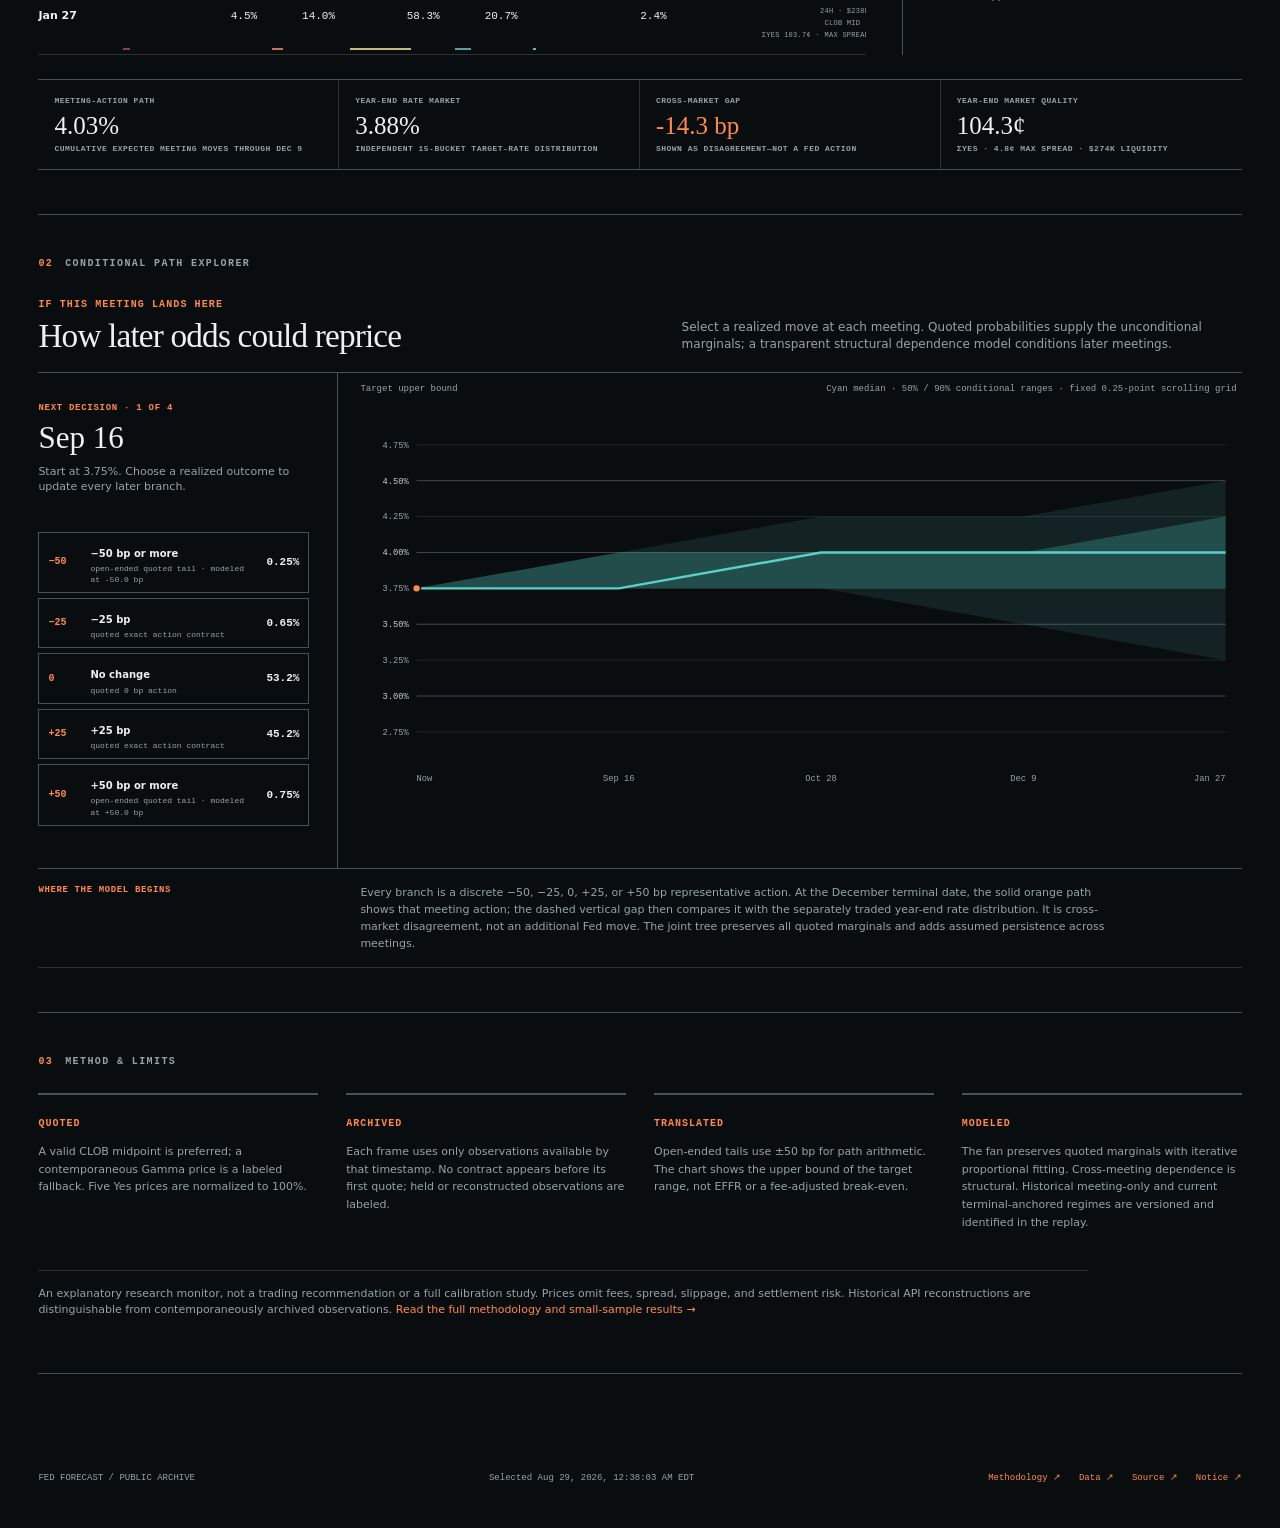
==== commit 20473c84: "feat: publish forecast methodology and correct conditional fan" ====
--- a/site/index.html
+++ b/site/index.html
@@ -17,7 +17,7 @@
   <a class="skip-link" href="#main">Skip to forecast replay</a>
   <header class="topbar">
     <a class="wordmark" href="#replay" aria-label="Fed Forecast home"><span>FF</span> FED FORECAST</a>
-    <nav aria-label="Sections"><a href="#replay">Replay</a><a href="#path">Scenarios</a><a href="#method">Method</a></nav>
+    <nav aria-label="Sections"><a href="#replay">Replay</a><a href="#snapshot">Markets</a><a href="#path">Scenarios</a><a href="methodology.html">Methodology</a></nav>
     <div class="status" id="freshness"><i></i>Loading markets…</div>
   </header>
 
@@ -54,7 +54,7 @@
       <div class="chart-shell forward-shell">
         <svg id="forward-chart" role="img" aria-labelledby="forward-svg-title forward-desc">
           <title id="forward-svg-title">Forward Federal funds target-range distribution</title>
-          <desc id="forward-desc">Market-implied probability bands, median forecast, subsequently realized target path, FOMC dates, and a quarter-percentage-point scrolling rate grid.</desc>
+          <desc id="forward-desc">Model-derived probability bands constrained to market marginals, the pointwise median, subsequently realized target path, FOMC dates, and a quarter-percentage-point scrolling rate grid.</desc>
         </svg>
         <div class="chart-tooltip" id="tooltip" role="tooltip"></div>
       </div>
@@ -68,7 +68,7 @@
       <div class="market-surface" id="snapshot">
         <div class="block-head">
           <div><p class="chart-kicker">CONTRACTS UNDER THE FORECAST</p><h2>Five outcomes at each meeting</h2></div>
-          <div><p id="market-note">Normalized Yes prices. Activity is event-level and stamped when observed.</p><div class="meeting-tabs" id="meeting-tabs" role="group" aria-label="Select policy meeting"></div></div>
+          <div><p id="market-note">Each event contains five separate Yes/No contracts. Their normalized Yes prices form one meeting distribution.</p><div class="meeting-tabs" id="meeting-tabs" role="group" aria-label="Select policy meeting"></div></div>
         </div>
         <div class="snapshot-grid">
           <div class="table-wrap">
@@ -77,6 +77,7 @@
           <aside class="change-panel"><p class="chart-kicker">REPRICING</p><h2 id="change-title">Versus prior observation</h2><p class="change-sub" id="change-sub"></p><div id="change-bars" class="change-bars"></div><p class="unit-note"><strong>Probability points, not basis points.</strong> A move from 30% to 42% is +12 pp.</p></aside>
         </div>
       </div>
+      <div class="coherence" id="coherence" aria-label="Comparison of meeting-action and year-end rate markets"></div>
     </section>
 
     <section class="path" id="path">
@@ -87,7 +88,7 @@
         <aside class="branch-panel"><p id="branch-step" class="branch-step"></p><h3 id="branch-meeting">—</h3><p id="branch-path" class="branch-path"></p><div id="branch-buttons" class="branch-buttons"></div><button id="branch-back" class="back" type="button">← Undo last outcome</button></aside>
         <div class="fan-block"><div class="fan-caption"><span>Target upper bound</span><span id="fan-caption">Weighted path distribution</span></div><svg id="fan-chart" role="img" aria-label="Conditional target-rate fan through Federal Reserve meetings"></svg></div>
       </div>
-      <div class="path-method"><b>Where the model begins</b><p>Every branch is a discrete −50, −25, 0, +25, or +50 bp representative action. At the December terminal date, the solid orange path first shows that meeting action; a dashed vertical bridge then reconciles it with the separately traded year-end rate distribution. The joint tree preserves all quoted meeting and terminal marginals, then adds persistence across meetings. That dependence is an assumption, not another traded price.</p></div>
+      <div class="path-method"><b>Where the model begins</b><p>Every branch is a discrete −50, −25, 0, +25, or +50 bp representative action. At the December terminal date, the solid orange path shows that meeting action; the dashed vertical gap then compares it with the separately traded year-end rate distribution. It is cross-market disagreement, not an additional Fed move. The joint tree preserves all quoted marginals and adds assumed persistence across meetings.</p></div>
     </section>
 
     <section class="method" id="method">
@@ -98,11 +99,11 @@
         <div><b>Translated</b><p>Open-ended tails use ±50 bp for path arithmetic. The chart shows the upper bound of the target range, not EFFR or a fee-adjusted break-even.</p></div>
         <div><b>Modeled</b><p>The fan preserves quoted marginals with iterative proportional fitting. Cross-meeting dependence is structural. Historical meeting-only and current terminal-anchored regimes are versioned and identified in the replay.</p></div>
       </div>
-      <p class="disclosure">An explanatory research monitor, not a trading recommendation or a full calibration study. Prices omit fees, spread, slippage, and settlement risk. Historical API reconstructions are distinguishable from contemporaneously archived observations. Source links and machine-readable current data are provided below.</p>
+      <p class="disclosure">An explanatory research monitor, not a trading recommendation or a full calibration study. Prices omit fees, spread, slippage, and settlement risk. Historical API reconstructions are distinguishable from contemporaneously archived observations. <a href="methodology.html">Read the full methodology and small-sample results →</a></p>
     </section>
   </main>
 
-  <footer><span>FED FORECAST / PUBLIC ARCHIVE</span><span id="footer-time">—</span><span class="footer-links"><a href="data/dashboard.json">Data ↗</a><a href="https://github.com/AustinMermans/fed-forecast">Source ↗</a><a href="https://github.com/AustinMermans/fed-forecast/blob/main/config/model.json">Model ↗</a><a href="https://github.com/AustinMermans/fed-forecast/blob/main/NOTICE.md">Notice ↗</a></span></footer>
-  <script src="assets/dashboard.js?v=terminal-anchor-bridge-1" defer></script>
+  <footer><span>FED FORECAST / PUBLIC ARCHIVE</span><span id="footer-time">—</span><span class="footer-links"><a href="methodology.html">Methodology ↗</a><a href="data/dashboard.json">Data ↗</a><a href="https://github.com/AustinMermans/fed-forecast">Source ↗</a><a href="https://github.com/AustinMermans/fed-forecast/blob/main/NOTICE.md">Notice ↗</a></span></footer>
+  <script src="assets/dashboard.js?v=conditional-pmf-1" defer></script>
 </body>
 </html>
--- a/site/assets/styles.css
+++ b/site/assets/styles.css
@@ -23,3 +23,11 @@
 @media(max-width:720px){.path-method{grid-template-columns:1fr;gap:7px}}
 .branch-buttons{gap:5px}.branch-button{grid-template-columns:34px minmax(0,1fr) auto;padding:7px 9px}.branch-button .letter{font-size:10px}.branch-button b{font-size:10px}
 .held-mark{display:inline-block;margin-left:6px;padding:2px 4px;border:1px solid rgba(255,138,76,.55);color:var(--orange);font:700 7px/1 var(--mono);letter-spacing:.07em;vertical-align:2px}
+.coherence{display:grid;grid-template-columns:repeat(4,1fr);margin-top:24px;border-top:1px solid var(--line2);border-bottom:1px solid var(--line2)}
+.coherence>div{padding:15px 16px;border-right:1px solid var(--line)}.coherence>div:last-child{border-right:0}.coherence span,.coherence small{display:block;font:600 8px/1.4 var(--mono);letter-spacing:.06em;color:var(--muted);text-transform:uppercase}.coherence strong{display:block;margin:6px 0 4px;font:500 25px/1.1 var(--serif)}.coherence-alert strong{color:var(--orange)}
+.disclosure a{color:var(--orange);text-decoration:none}
+.methodology-page{max-width:1240px}.method-hero{padding:76px 0 52px;border-bottom:1px solid var(--line2)}.method-hero h1{max-width:920px;margin:0;font:500 clamp(40px,6.5vw,82px)/.96 var(--serif);letter-spacing:-.045em}.method-deck{max-width:820px;margin:25px 0 0;font:400 18px/1.55 var(--serif);color:#c0c8c6}.method-flow{display:flex;align-items:center;gap:12px;margin-top:42px;padding:17px 0;border-top:1px solid var(--line2);border-bottom:1px solid var(--line2);font:700 9px/1 var(--mono);letter-spacing:.08em;color:var(--cream)}.method-flow i{font-style:normal;color:var(--orange)}
+.method-section{display:grid;grid-template-columns:90px minmax(0,850px);gap:34px;padding:58px 0;border-bottom:1px solid var(--line2)}.method-number{font:500 40px/1 var(--serif);color:var(--line2)}.method-copy h2{margin:0 0 23px;font:500 clamp(29px,4vw,48px)/1.04 var(--serif);letter-spacing:-.03em}.method-copy>p{max-width:780px;font:400 14px/1.72 var(--sans);color:#b8c1c0}.formula{display:flex;justify-content:space-between;align-items:end;gap:20px;margin:24px 0;padding:18px 0;border-top:1px solid var(--line2);border-bottom:1px solid var(--line2)}.formula span{font:500 24px/1.2 var(--serif);color:var(--cream)}.formula small{font:500 9px/1.5 var(--mono);color:var(--muted);text-transform:uppercase}.worked{margin-top:28px;border:1px solid var(--line2);padding:18px}.worked>span{font:700 9px/1 var(--mono);letter-spacing:.08em;color:var(--orange)}.worked>div{display:grid;grid-template-columns:repeat(5,1fr);margin:15px 0}.worked p{margin:0;padding:10px;border-right:1px solid var(--line)}.worked p:last-child{border-right:0}.worked b,.worked em,.worked strong{display:block}.worked b{min-height:34px;font:600 9px/1.3 var(--mono);color:var(--muted)}.worked em{font:400 9px/1.3 var(--mono);color:var(--muted)}.worked strong{margin-top:5px;font:500 18px/1.2 var(--serif);font-style:normal}.worked small{font:500 9px/1.5 var(--mono);color:var(--muted)}
+.model-cards{display:grid;grid-template-columns:repeat(3,1fr);gap:2px;margin:28px 0}.model-cards>div{padding:18px;background:var(--surface)}.model-cards span,.result-verdict span{font:700 8px/1 var(--mono);letter-spacing:.08em;color:var(--orange)}.model-cards b{display:block;margin:9px 0;font:500 17px/1.2 var(--serif)}.model-cards p{margin:0;color:var(--muted);font-size:10px}.method-coherence{grid-template-columns:repeat(3,1fr);margin:28px 0}.score-chart{display:grid;gap:10px;margin:30px 0}.score-row{display:grid;grid-template-columns:35px minmax(0,1fr) 55px 120px;align-items:center;gap:10px;font:600 9px/1 var(--mono)}.score-row>div{height:9px;background:var(--surface2)}.score-row i{display:block;height:100%;background:var(--cyan)}.score-row strong{font-weight:600;text-align:right}.score-row small{color:var(--muted)}.results-table{width:100%;border-collapse:collapse;font:500 11px/1.3 var(--mono)}.results-table th,.results-table td{text-align:right;padding:11px 9px;border-bottom:1px solid var(--line)}.results-table th{font-size:8px;color:var(--muted);text-transform:uppercase}.results-table th:first-child,.results-table td:first-child{text-align:left;padding-left:0}.results-note{padding:14px 0;border-bottom:1px solid var(--line);font-size:10px!important}.result-verdict{display:grid;grid-template-columns:180px 1fr;gap:10px 22px;margin-top:28px;padding:20px;background:var(--surface)}.result-verdict p{margin:0;font:400 12px/1.5 var(--sans);color:#c3cbc9}.limitations{margin-top:28px;padding:20px;border-left:2px solid var(--orange);background:var(--surface)}.limitations b{font:600 10px/1 var(--mono);color:var(--cream);text-transform:uppercase}.limitations ul{margin:13px 0 0;padding-left:18px;color:var(--muted);font-size:11px;line-height:1.7}
+@media(max-width:1050px){.topbar{grid-template-columns:1fr auto}.topbar nav{display:flex;gap:14px}.topbar .status{display:none}.coherence{grid-template-columns:repeat(2,1fr)}.coherence>div:nth-child(2){border-right:0}.coherence>div:nth-child(-n+2){border-bottom:1px solid var(--line)}}
+@media(max-width:720px){.topbar nav a:nth-child(2),.topbar nav a:nth-child(3){display:none}.method-hero{padding-top:50px}.method-section{grid-template-columns:1fr;gap:10px}.method-number{font-size:24px}.method-flow{overflow-x:auto;white-space:nowrap}.worked>div,.model-cards{grid-template-columns:1fr}.worked p{border-right:0;border-bottom:1px solid var(--line)}.method-coherence,.coherence{grid-template-columns:1fr}.coherence>div{border-right:0;border-bottom:1px solid var(--line)}.formula{display:block}.formula small{display:block;margin-top:8px}.score-row{grid-template-columns:30px 1fr 45px}.score-row small{display:none}.result-verdict{grid-template-columns:1fr}.results-wrap{overflow-x:auto}.results-table{min-width:580px}}
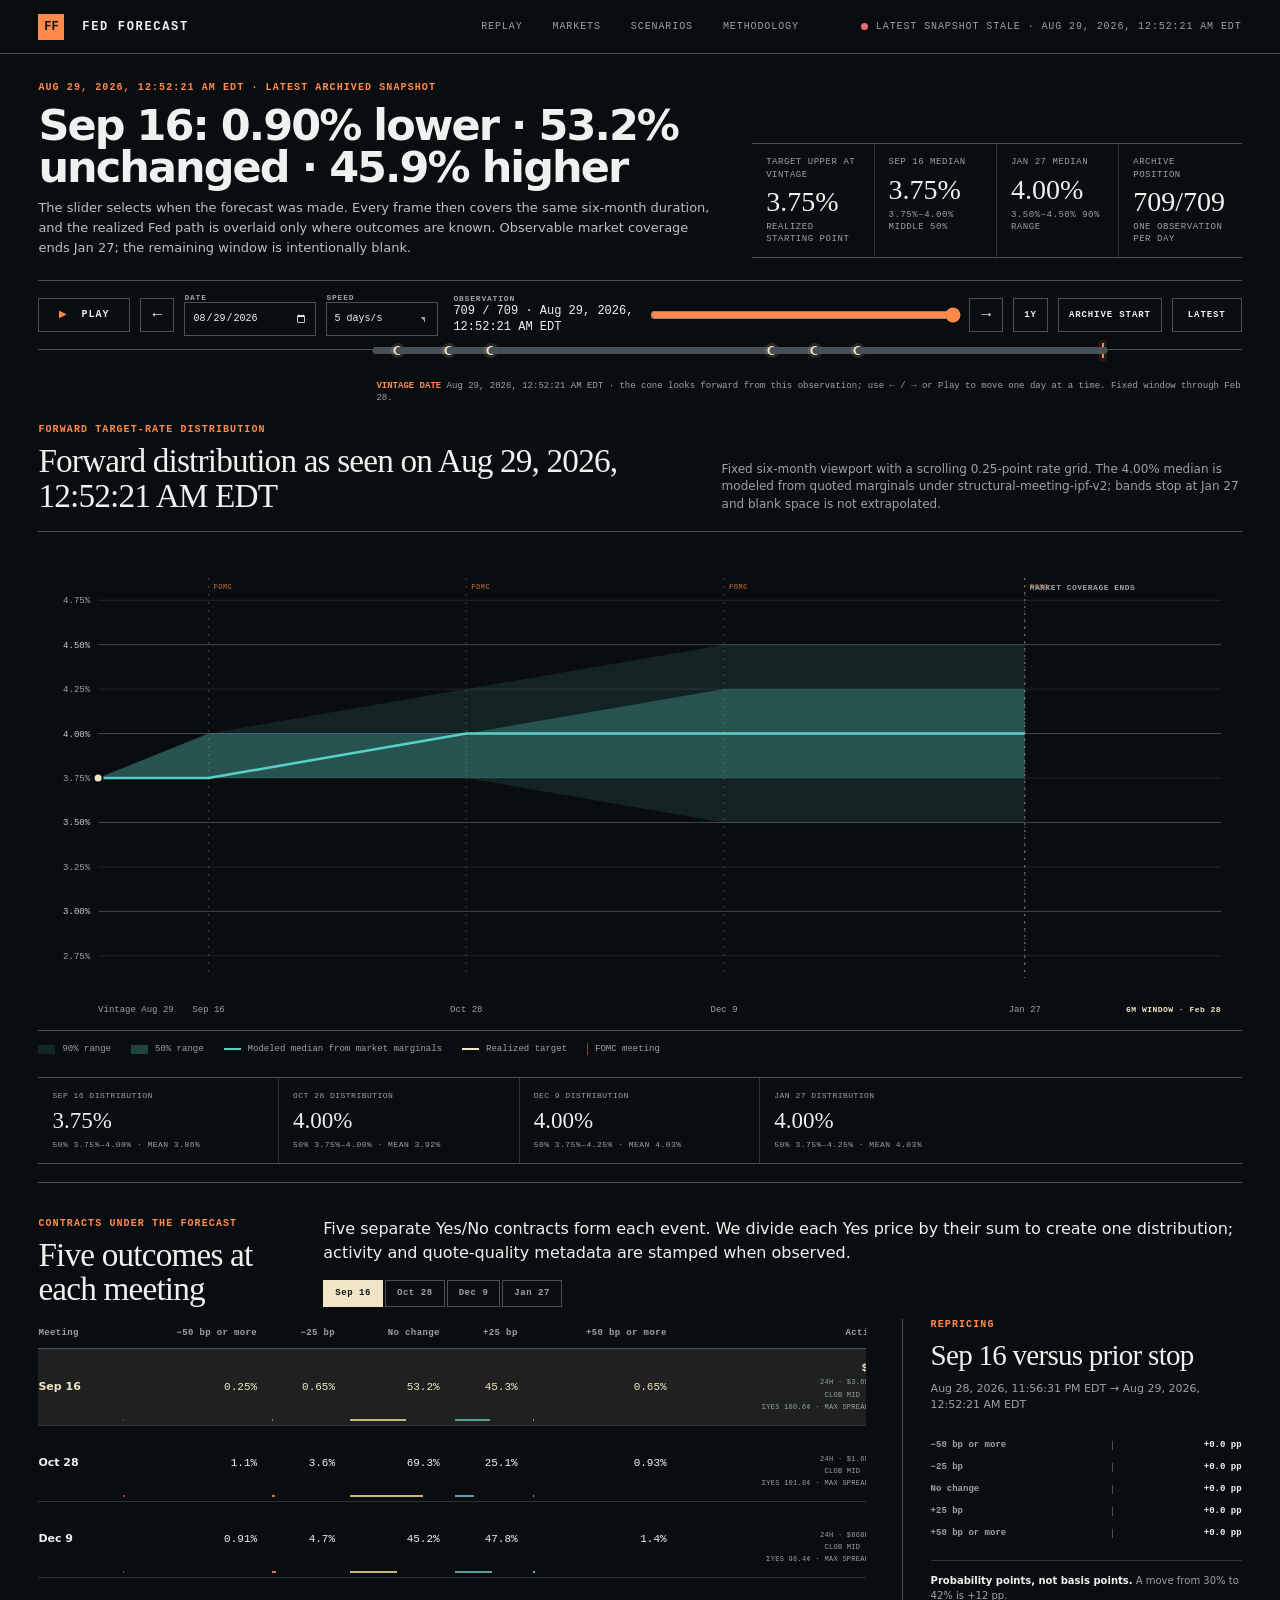
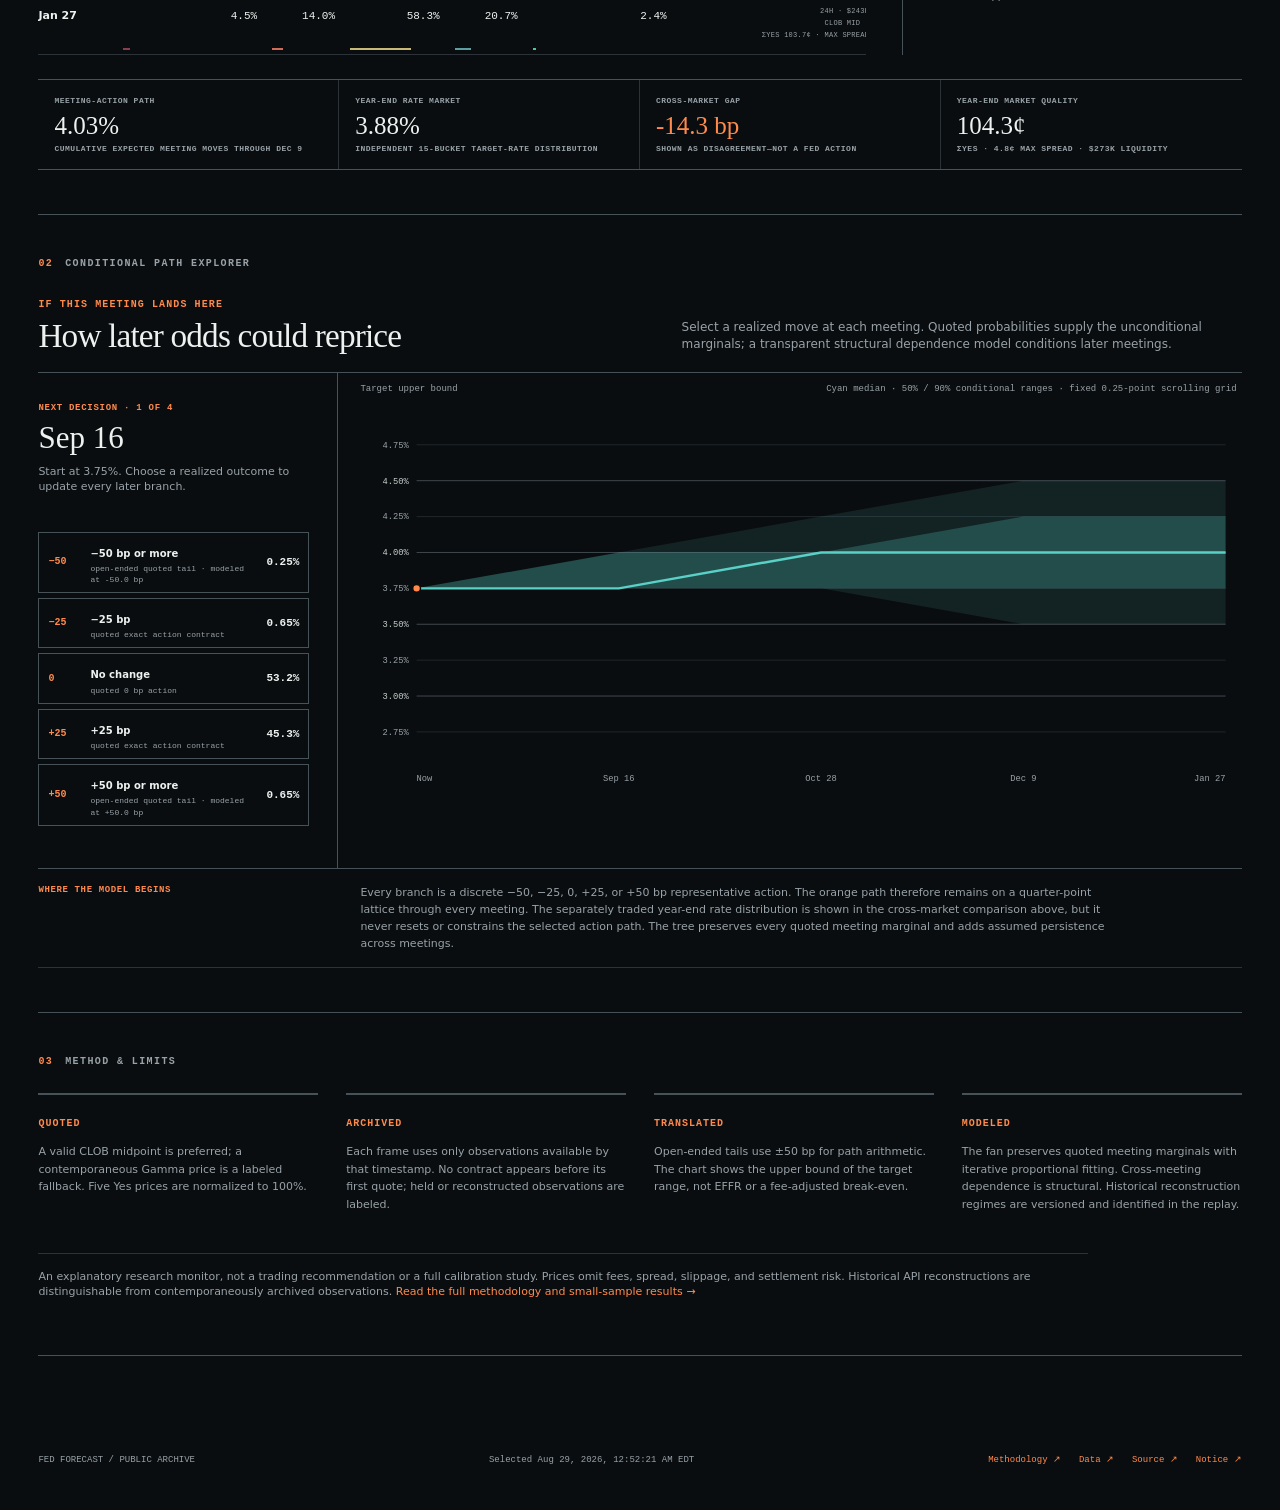
==== commit f7a03d55: "fix: decouple meeting paths from year-end market" ====
--- a/site/index.html
+++ b/site/index.html
@@ -88,7 +88,7 @@
         <aside class="branch-panel"><p id="branch-step" class="branch-step"></p><h3 id="branch-meeting">—</h3><p id="branch-path" class="branch-path"></p><div id="branch-buttons" class="branch-buttons"></div><button id="branch-back" class="back" type="button">← Undo last outcome</button></aside>
         <div class="fan-block"><div class="fan-caption"><span>Target upper bound</span><span id="fan-caption">Weighted path distribution</span></div><svg id="fan-chart" role="img" aria-label="Conditional target-rate fan through Federal Reserve meetings"></svg></div>
       </div>
-      <div class="path-method"><b>Where the model begins</b><p>Every branch is a discrete −50, −25, 0, +25, or +50 bp representative action. At the December terminal date, the solid orange path shows that meeting action; the dashed vertical gap then compares it with the separately traded year-end rate distribution. It is cross-market disagreement, not an additional Fed move. The joint tree preserves all quoted marginals and adds assumed persistence across meetings.</p></div>
+      <div class="path-method"><b>Where the model begins</b><p>Every branch is a discrete −50, −25, 0, +25, or +50 bp representative action. The orange path therefore remains on a quarter-point lattice through every meeting. The separately traded year-end rate distribution is shown in the cross-market comparison above, but it never resets or constrains the selected action path. The tree preserves every quoted meeting marginal and adds assumed persistence across meetings.</p></div>
     </section>
 
     <section class="method" id="method">
@@ -97,13 +97,13 @@
         <div><b>Quoted</b><p>A valid CLOB midpoint is preferred; a contemporaneous Gamma price is a labeled fallback. Five Yes prices are normalized to 100%.</p></div>
         <div><b>Archived</b><p>Each frame uses only observations available by that timestamp. No contract appears before its first quote; held or reconstructed observations are labeled.</p></div>
         <div><b>Translated</b><p>Open-ended tails use ±50 bp for path arithmetic. The chart shows the upper bound of the target range, not EFFR or a fee-adjusted break-even.</p></div>
-        <div><b>Modeled</b><p>The fan preserves quoted marginals with iterative proportional fitting. Cross-meeting dependence is structural. Historical meeting-only and current terminal-anchored regimes are versioned and identified in the replay.</p></div>
+        <div><b>Modeled</b><p>The fan preserves quoted meeting marginals with iterative proportional fitting. Cross-meeting dependence is structural. Historical reconstruction regimes are versioned and identified in the replay.</p></div>
       </div>
       <p class="disclosure">An explanatory research monitor, not a trading recommendation or a full calibration study. Prices omit fees, spread, slippage, and settlement risk. Historical API reconstructions are distinguishable from contemporaneously archived observations. <a href="methodology.html">Read the full methodology and small-sample results →</a></p>
     </section>
   </main>
 
   <footer><span>FED FORECAST / PUBLIC ARCHIVE</span><span id="footer-time">—</span><span class="footer-links"><a href="methodology.html">Methodology ↗</a><a href="data/dashboard.json">Data ↗</a><a href="https://github.com/AustinMermans/fed-forecast">Source ↗</a><a href="https://github.com/AustinMermans/fed-forecast/blob/main/NOTICE.md">Notice ↗</a></span></footer>
-  <script src="assets/dashboard.js?v=conditional-pmf-1" defer></script>
+  <script src="assets/dashboard.js?v=meeting-lattice-2" defer></script>
 </body>
 </html>
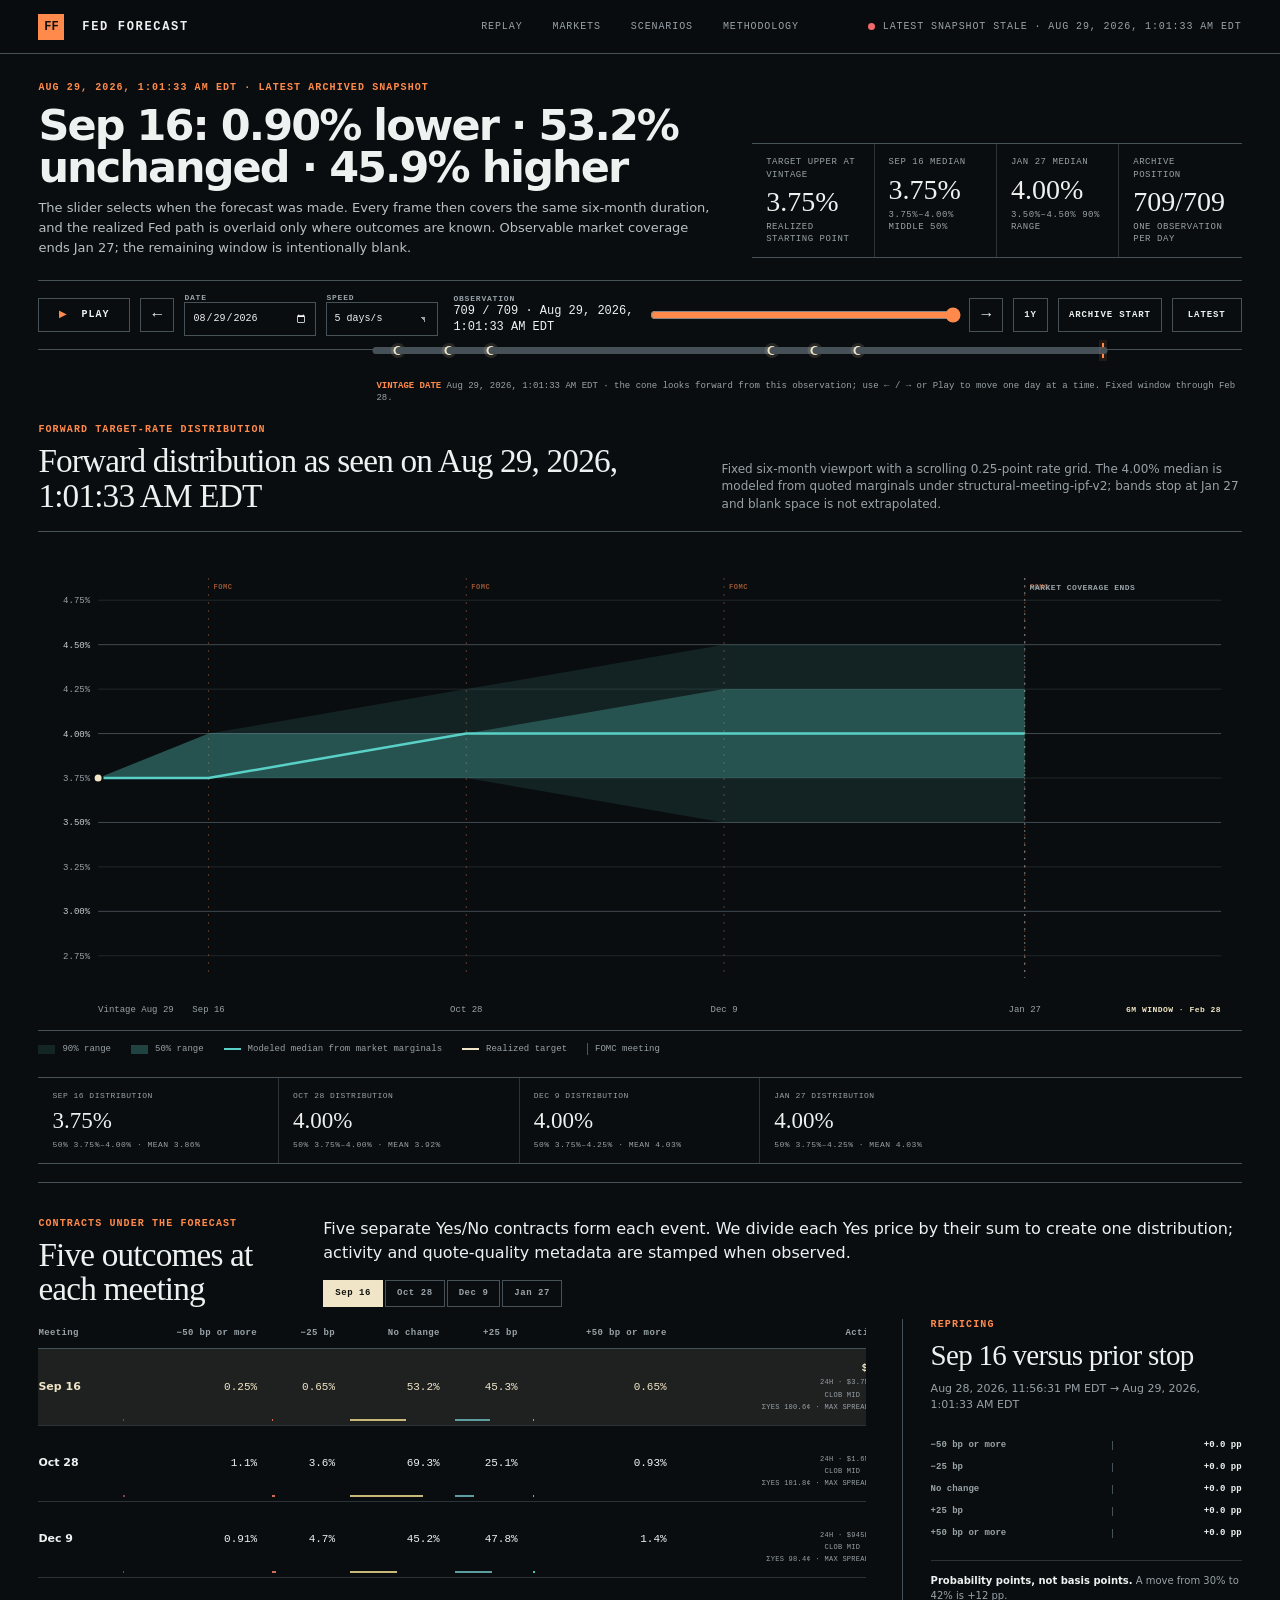
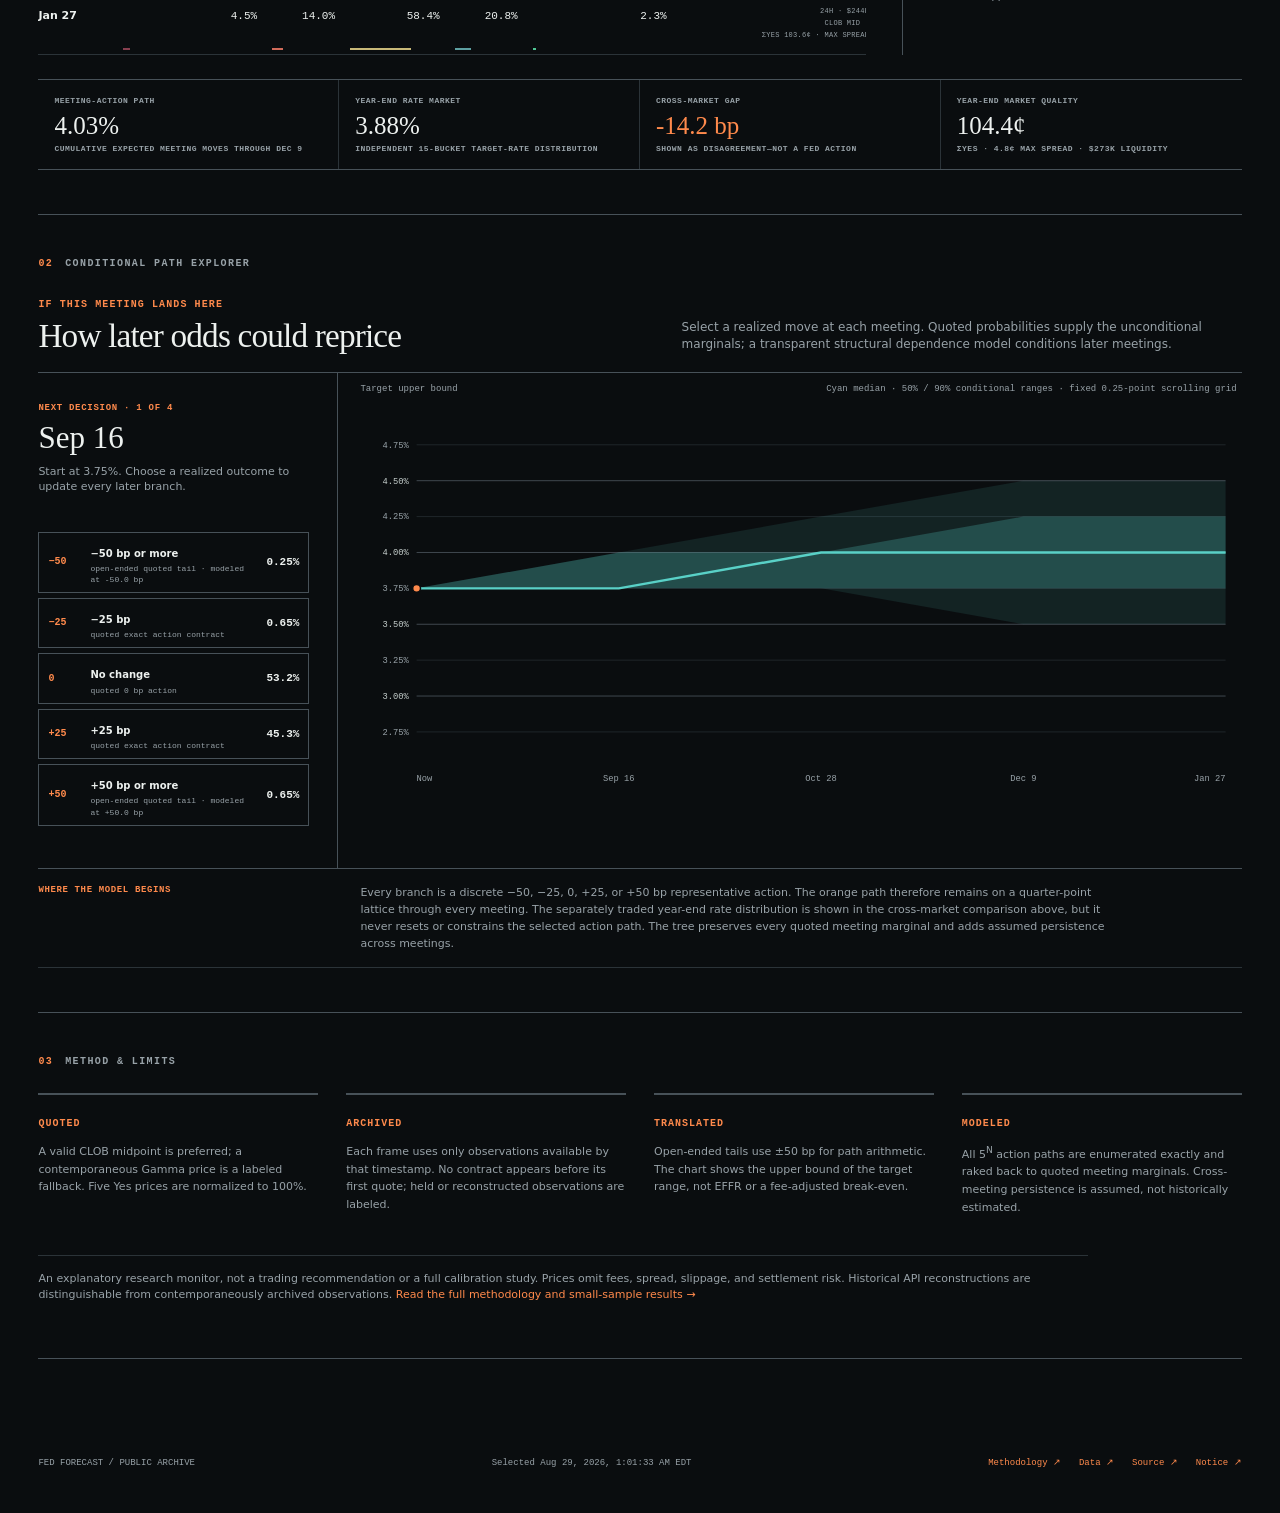
==== commit 71c2e35d: "docs: clarify conditional tree and carry effects" ====
--- a/site/index.html
+++ b/site/index.html
@@ -97,7 +97,7 @@
         <div><b>Quoted</b><p>A valid CLOB midpoint is preferred; a contemporaneous Gamma price is a labeled fallback. Five Yes prices are normalized to 100%.</p></div>
         <div><b>Archived</b><p>Each frame uses only observations available by that timestamp. No contract appears before its first quote; held or reconstructed observations are labeled.</p></div>
         <div><b>Translated</b><p>Open-ended tails use ±50 bp for path arithmetic. The chart shows the upper bound of the target range, not EFFR or a fee-adjusted break-even.</p></div>
-        <div><b>Modeled</b><p>The fan preserves quoted meeting marginals with iterative proportional fitting. Cross-meeting dependence is structural. Historical reconstruction regimes are versioned and identified in the replay.</p></div>
+        <div><b>Modeled</b><p>All 5<sup>N</sup> action paths are enumerated exactly and raked back to quoted meeting marginals. Cross-meeting persistence is assumed, not historically estimated.</p></div>
       </div>
       <p class="disclosure">An explanatory research monitor, not a trading recommendation or a full calibration study. Prices omit fees, spread, slippage, and settlement risk. Historical API reconstructions are distinguishable from contemporaneously archived observations. <a href="methodology.html">Read the full methodology and small-sample results →</a></p>
     </section>
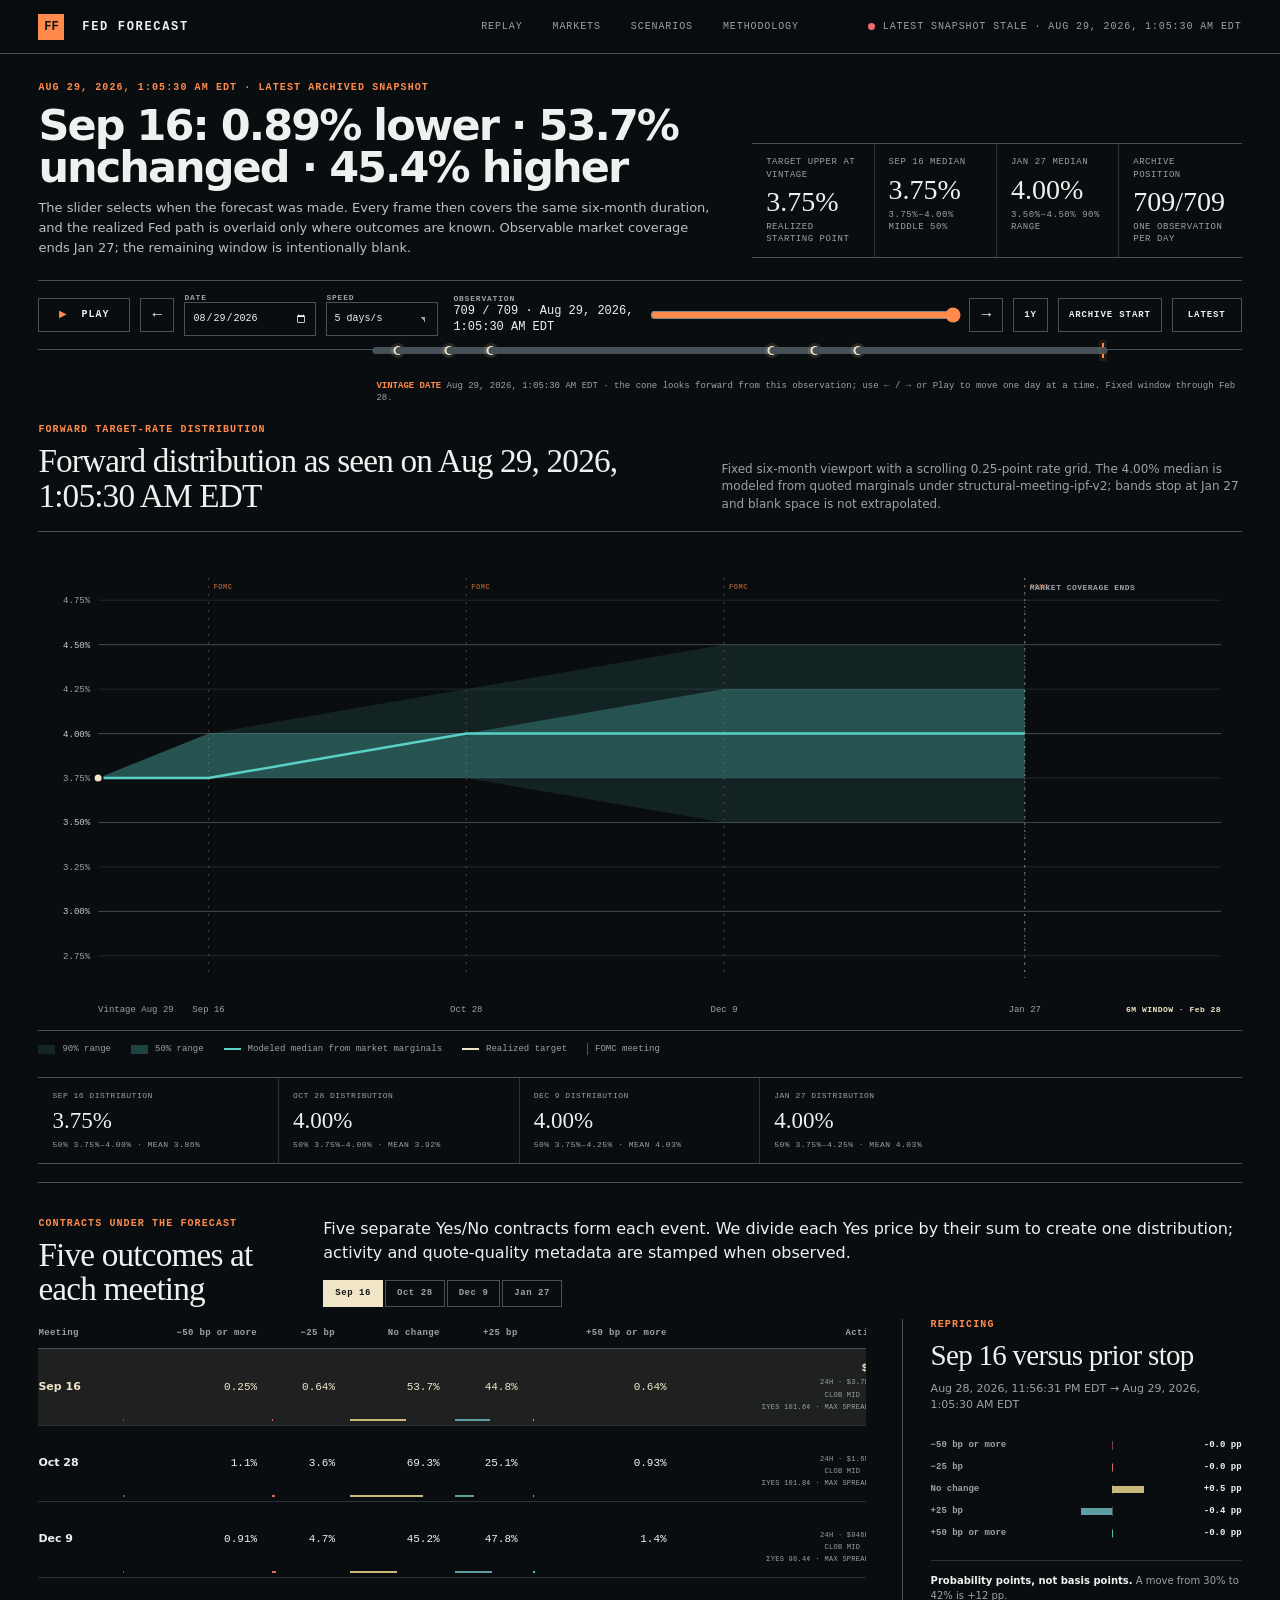
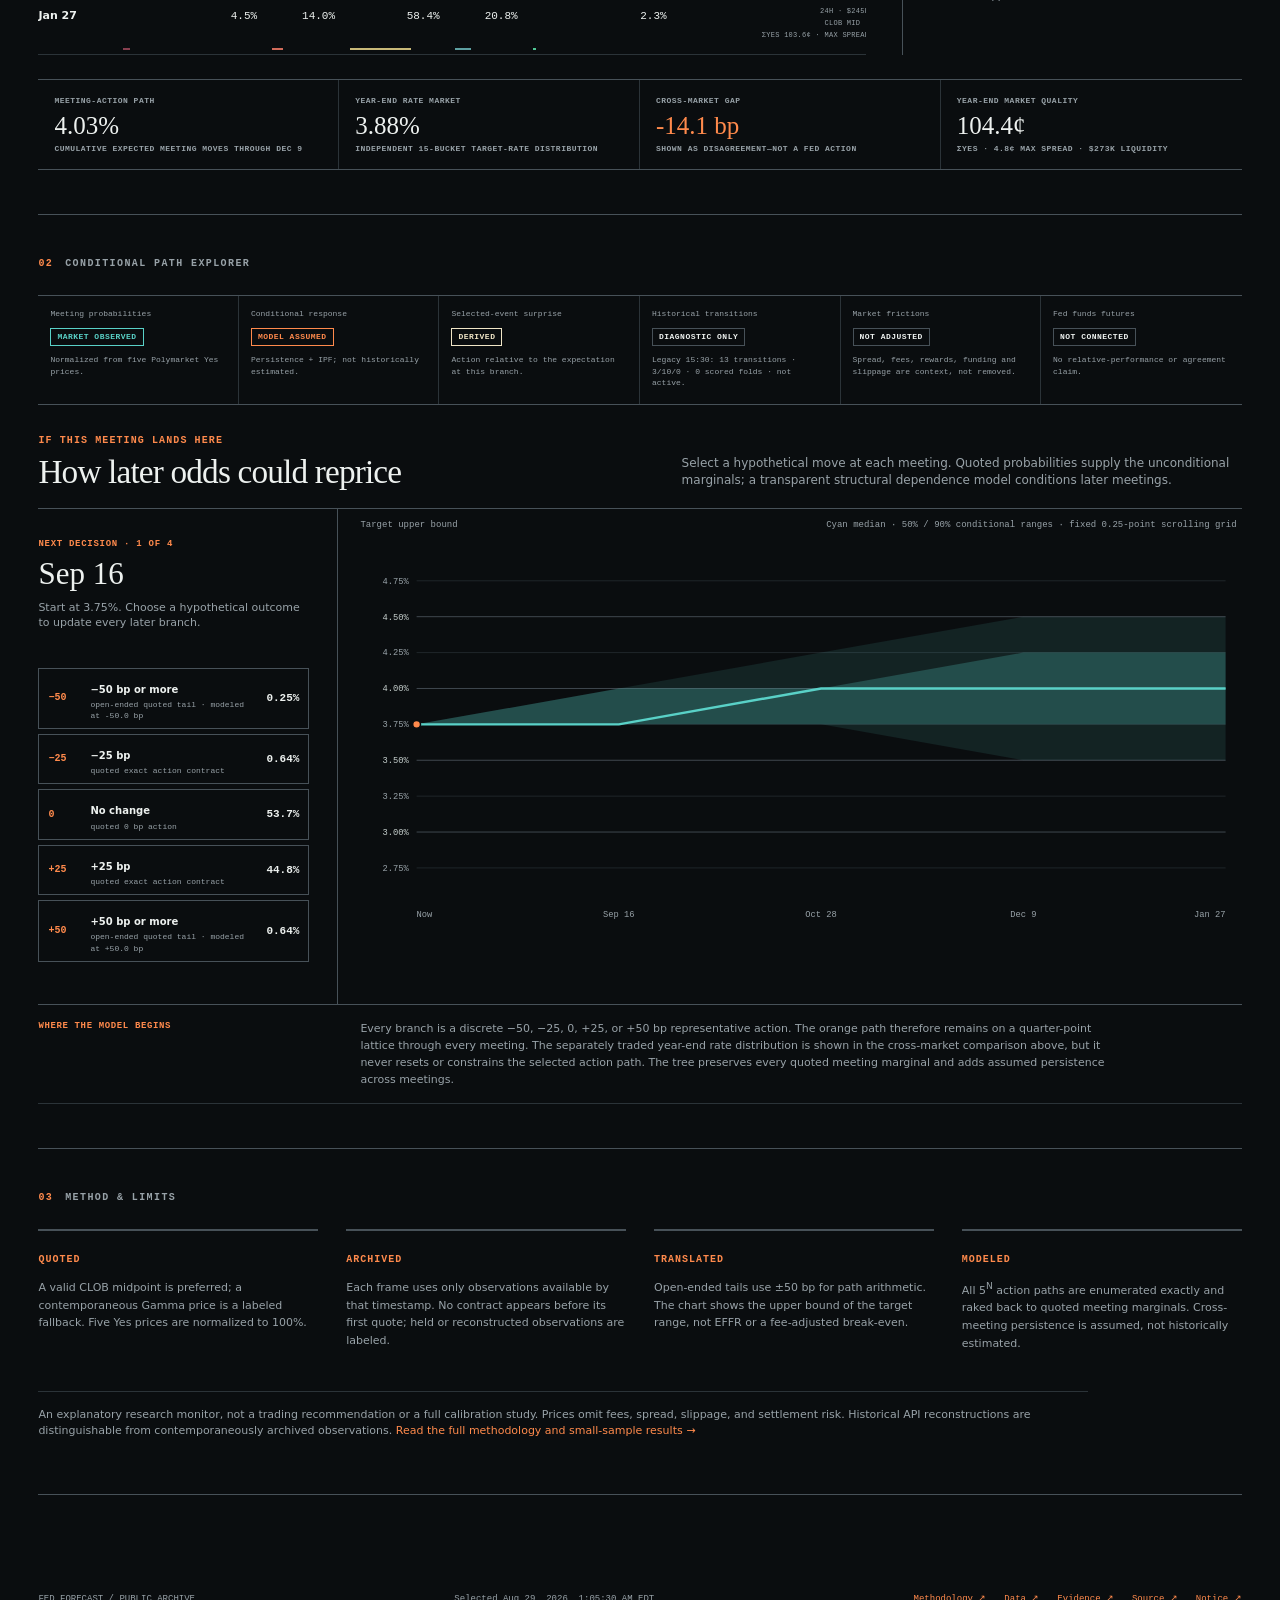
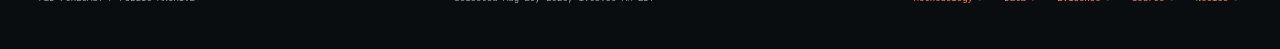
==== commit 870eb5c4: "feat: publish forecast evidence and surprise context" ====
--- a/site/index.html
+++ b/site/index.html
@@ -82,8 +82,10 @@
 
     <section class="path" id="path">
       <div class="section-label"><span>02</span> CONDITIONAL PATH EXPLORER</div>
-      <div class="block-head"><div><p class="chart-kicker">IF THIS MEETING LANDS HERE</p><h2>How later odds could reprice</h2></div><p>Select a realized move at each meeting. Quoted probabilities supply the unconditional marginals; a transparent structural dependence model conditions later meetings.</p></div>
+      <div class="evidence-rail" id="evidence-rail" aria-label="Evidence status" aria-live="polite"></div>
+      <div class="block-head"><div><p class="chart-kicker">IF THIS MEETING LANDS HERE</p><h2>How later odds could reprice</h2></div><p>Select a hypothetical move at each meeting. Quoted probabilities supply the unconditional marginals; a transparent structural dependence model conditions later meetings.</p></div>
       <div id="tree-availability" class="availability" hidden></div>
+      <div id="branch-decomposition" class="branch-decomposition" hidden aria-live="polite"></div>
       <div class="path-grid" id="path-content">
         <aside class="branch-panel"><p id="branch-step" class="branch-step"></p><h3 id="branch-meeting">—</h3><p id="branch-path" class="branch-path"></p><div id="branch-buttons" class="branch-buttons"></div><button id="branch-back" class="back" type="button">← Undo last outcome</button></aside>
         <div class="fan-block"><div class="fan-caption"><span>Target upper bound</span><span id="fan-caption">Weighted path distribution</span></div><svg id="fan-chart" role="img" aria-label="Conditional target-rate fan through Federal Reserve meetings"></svg></div>
@@ -103,7 +105,8 @@
     </section>
   </main>
 
-  <footer><span>FED FORECAST / PUBLIC ARCHIVE</span><span id="footer-time">—</span><span class="footer-links"><a href="methodology.html">Methodology ↗</a><a href="data/dashboard.json">Data ↗</a><a href="https://github.com/AustinMermans/fed-forecast">Source ↗</a><a href="https://github.com/AustinMermans/fed-forecast/blob/main/NOTICE.md">Notice ↗</a></span></footer>
-  <script src="assets/dashboard.js?v=meeting-lattice-2" defer></script>
+  <footer><span>FED FORECAST / PUBLIC ARCHIVE</span><span id="footer-time">—</span><span class="footer-links"><a href="methodology.html">Methodology ↗</a><a href="data/dashboard.json">Data ↗</a><a href="data/evidence-summary.json">Evidence ↗</a><a href="https://github.com/AustinMermans/fed-forecast">Source ↗</a><a href="https://github.com/AustinMermans/fed-forecast/blob/main/NOTICE.md">Notice ↗</a></span></footer>
+  <script src="assets/branch-decomposition.js?v=stage1a-2" defer></script>
+  <script src="assets/dashboard.js?v=stage1a-2" defer></script>
 </body>
 </html>
--- a/site/assets/styles.css
+++ b/site/assets/styles.css
@@ -31,3 +31,7 @@
 .model-cards{display:grid;grid-template-columns:repeat(3,1fr);gap:2px;margin:28px 0}.model-cards>div{padding:18px;background:var(--surface)}.model-cards span,.result-verdict span{font:700 8px/1 var(--mono);letter-spacing:.08em;color:var(--orange)}.model-cards b{display:block;margin:9px 0;font:500 17px/1.2 var(--serif)}.model-cards p{margin:0;color:var(--muted);font-size:10px}.method-coherence{grid-template-columns:repeat(3,1fr);margin:28px 0}.score-chart{display:grid;gap:10px;margin:30px 0}.score-row{display:grid;grid-template-columns:35px minmax(0,1fr) 55px 120px;align-items:center;gap:10px;font:600 9px/1 var(--mono)}.score-row>div{height:9px;background:var(--surface2)}.score-row i{display:block;height:100%;background:var(--cyan)}.score-row strong{font-weight:600;text-align:right}.score-row small{color:var(--muted)}.results-table{width:100%;border-collapse:collapse;font:500 11px/1.3 var(--mono)}.results-table th,.results-table td{text-align:right;padding:11px 9px;border-bottom:1px solid var(--line)}.results-table th{font-size:8px;color:var(--muted);text-transform:uppercase}.results-table th:first-child,.results-table td:first-child{text-align:left;padding-left:0}.results-note{padding:14px 0;border-bottom:1px solid var(--line);font-size:10px!important}.result-verdict{display:grid;grid-template-columns:180px 1fr;gap:10px 22px;margin-top:28px;padding:20px;background:var(--surface)}.result-verdict p{margin:0;font:400 12px/1.5 var(--sans);color:#c3cbc9}.limitations{margin-top:28px;padding:20px;border-left:2px solid var(--orange);background:var(--surface)}.limitations b{font:600 10px/1 var(--mono);color:var(--cream);text-transform:uppercase}.limitations ul{margin:13px 0 0;padding-left:18px;color:var(--muted);font-size:11px;line-height:1.7}
 @media(max-width:1050px){.topbar{grid-template-columns:1fr auto}.topbar nav{display:flex;gap:14px}.topbar .status{display:none}.coherence{grid-template-columns:repeat(2,1fr)}.coherence>div:nth-child(2){border-right:0}.coherence>div:nth-child(-n+2){border-bottom:1px solid var(--line)}}
 @media(max-width:720px){.topbar nav a:nth-child(2),.topbar nav a:nth-child(3){display:none}.method-hero{padding-top:50px}.method-section{grid-template-columns:1fr;gap:10px}.method-number{font-size:24px}.method-flow{overflow-x:auto;white-space:nowrap}.worked>div,.model-cards{grid-template-columns:1fr}.worked p{border-right:0;border-bottom:1px solid var(--line)}.method-coherence,.coherence{grid-template-columns:1fr}.coherence>div{border-right:0;border-bottom:1px solid var(--line)}.formula{display:block}.formula small{display:block;margin-top:8px}.score-row{grid-template-columns:30px 1fr 45px}.score-row small{display:none}.result-verdict{grid-template-columns:1fr}.results-wrap{overflow-x:auto}.results-table{min-width:580px}}
+.evidence-rail{display:grid;grid-template-columns:repeat(6,minmax(0,1fr));border-top:1px solid var(--line2);border-bottom:1px solid var(--line2);margin-bottom:28px}.evidence-item{padding:12px;border-right:1px solid var(--line);min-height:108px}.evidence-item:last-child{border-right:0}.evidence-item span,.evidence-item small{display:block;font:500 8px/1.45 var(--mono);color:var(--muted)}.evidence-item b{display:inline-block;margin:8px 0;padding:4px 6px;border:1px solid var(--line2);font:700 8px/1 var(--mono);letter-spacing:.06em}.evidence-item.observed b{border-color:var(--cyan);color:var(--cyan)}.evidence-item.assumed b{border-color:var(--orange);color:var(--orange)}.evidence-item.derived b{border-color:var(--cream);color:var(--cream)}
+.branch-decomposition{margin:22px 0;border:1px solid var(--line2);background:var(--surface);padding:18px}.surprise-head{display:flex;gap:14px;align-items:center;border-bottom:1px solid var(--line);padding-bottom:12px}.surprise-head span,.surprise-head i,.repricing-source{font:700 8px/1 var(--mono);letter-spacing:.08em;color:var(--orange);font-style:normal}.surprise-head strong{font:500 24px/1 var(--serif)}.surprise-head i{margin-left:auto;color:var(--cream)}.surprise-metrics{display:grid;grid-template-columns:repeat(3,1fr);gap:18px;padding:15px 0}.surprise-metrics span{font:500 9px/1.5 var(--mono);color:var(--muted)}.surprise-metrics b{display:block;color:var(--text);margin-top:4px}.support-state{margin:0;padding:10px 0;border-top:1px solid var(--line);border-bottom:1px solid var(--line);font:600 8px/1.45 var(--mono);color:var(--muted)}.repricing-head{display:flex;justify-content:space-between;margin-top:16px;font:600 9px/1.3 var(--mono)}.repricing-head span{color:var(--muted);font-weight:500}.repricing-row{display:grid;grid-template-columns:70px 95px repeat(5,minmax(90px,1fr));gap:8px;align-items:center;padding:10px 0;border-bottom:1px solid var(--line);font:500 8px/1.35 var(--mono)}.repricing-row>span:not(.repricing-source){color:var(--muted)}.repricing-row i,.repricing-row em{display:block;font-style:normal}.repricing-row i{color:var(--text)}.repricing-row em{color:var(--orange)}
+@media(max-width:1050px){.evidence-rail{grid-template-columns:repeat(3,1fr)}.evidence-item:nth-child(3n){border-right:0}.repricing-row{grid-template-columns:60px 85px repeat(5,minmax(82px,1fr));overflow-x:auto}}
+@media(max-width:720px){.evidence-rail{grid-template-columns:repeat(2,1fr)}.evidence-item:nth-child(3n){border-right:1px solid var(--line)}.evidence-item:nth-child(2n){border-right:0}.surprise-head{align-items:flex-start;flex-wrap:wrap}.surprise-head i{width:100%;margin-left:0}.surprise-metrics{grid-template-columns:1fr}.branch-decomposition{overflow-x:auto}.repricing-head{display:block}.repricing-row{min-width:720px}}
